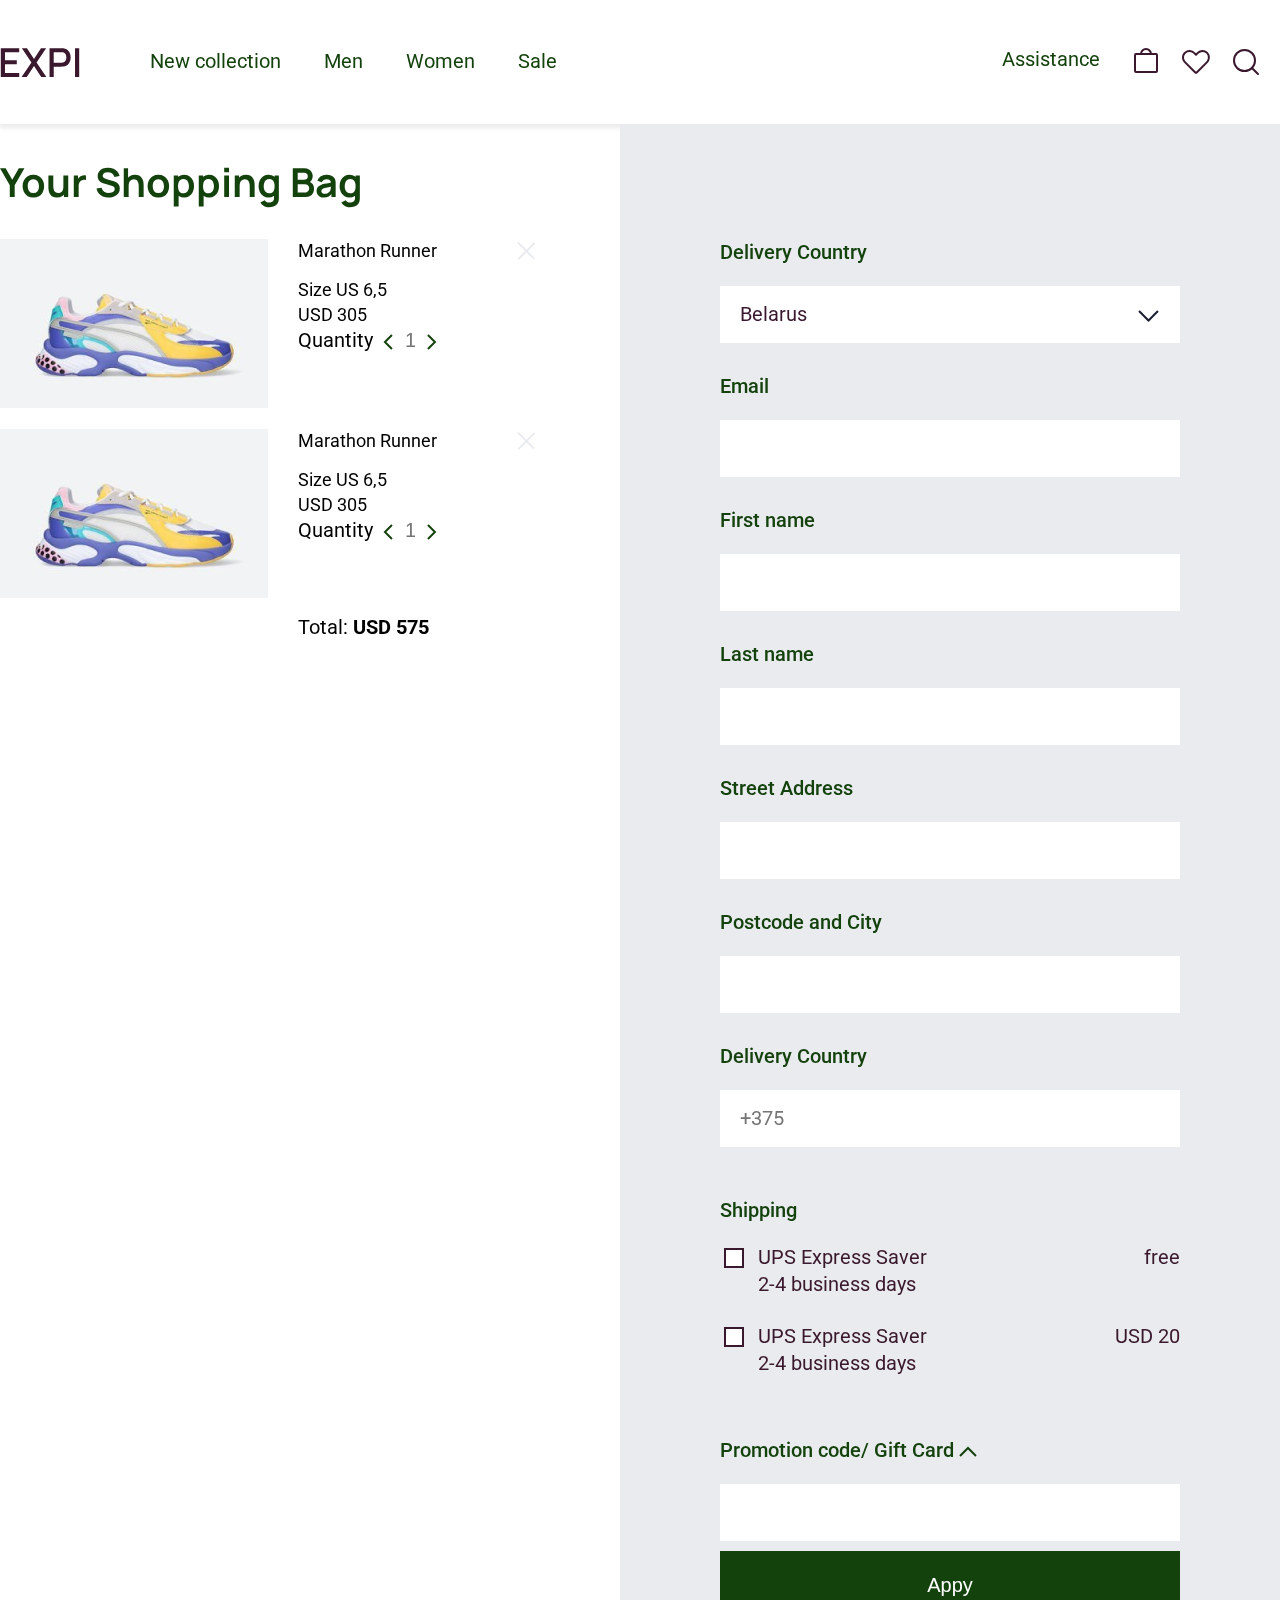
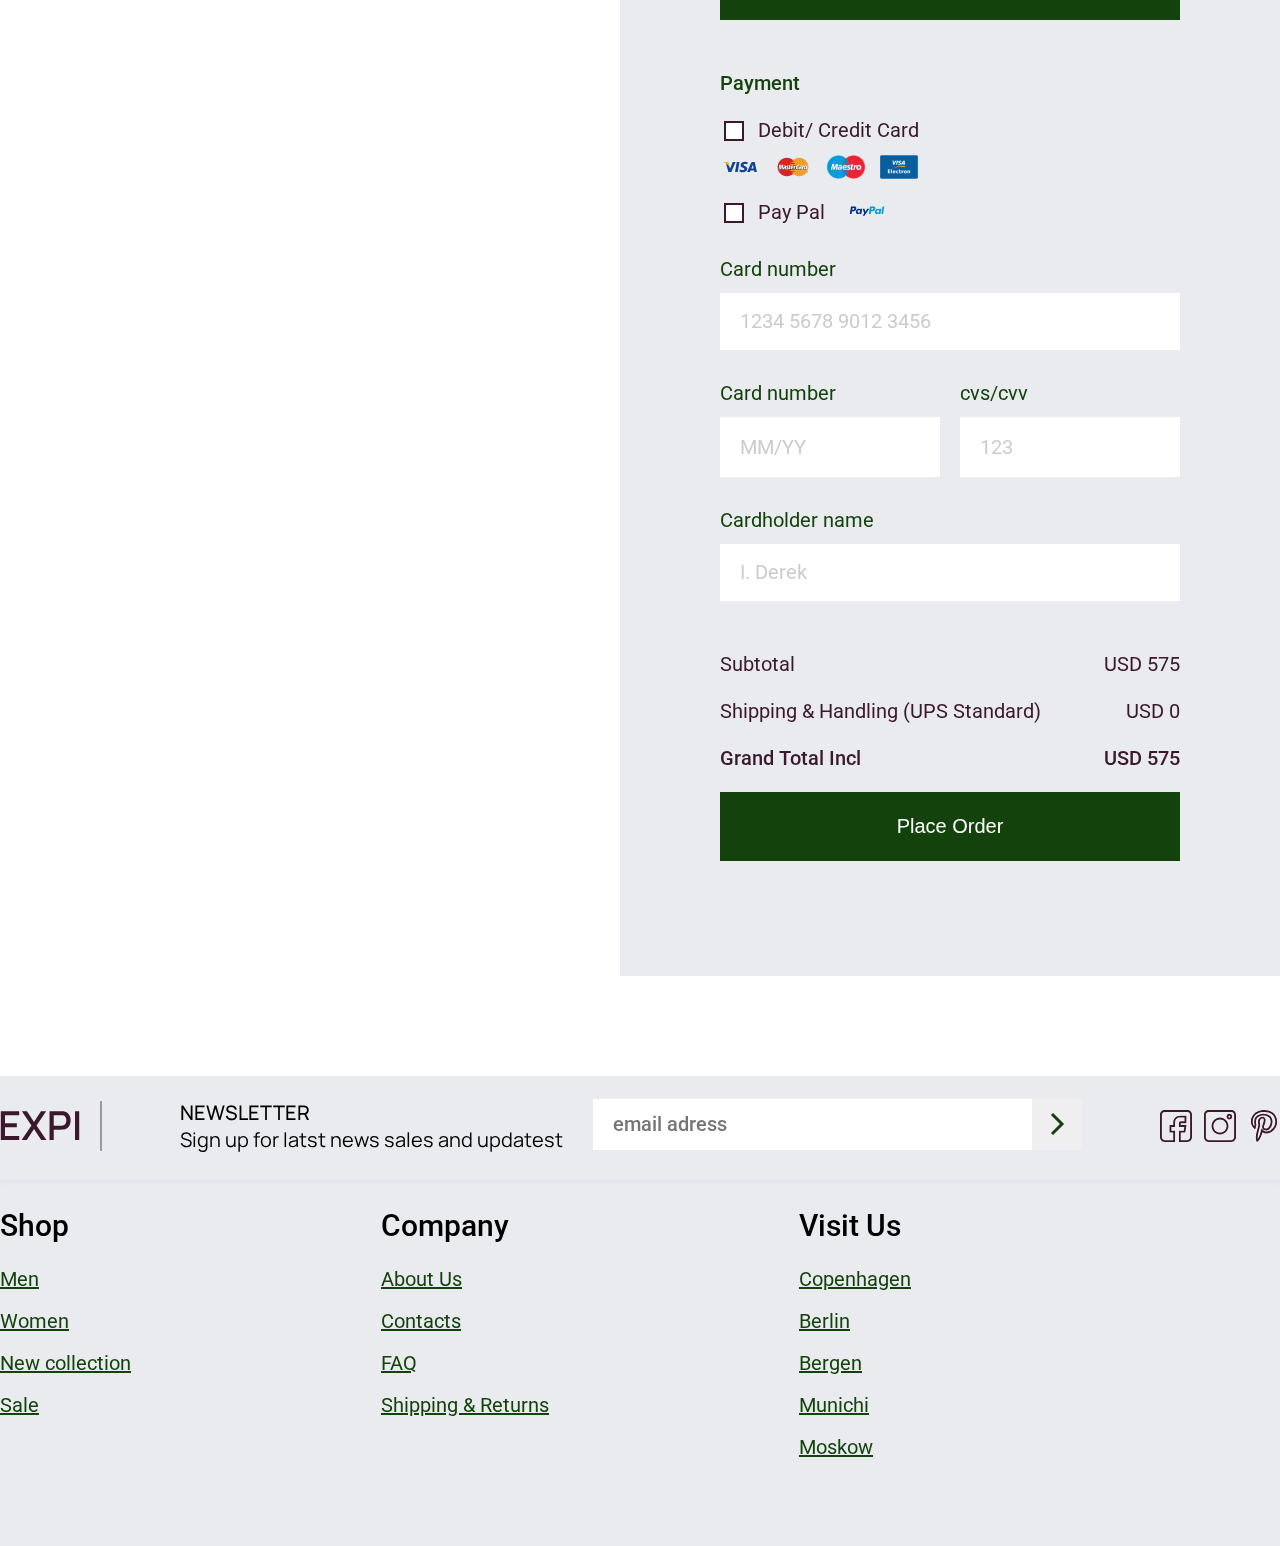
==== bag.html @ 57f35ef5 "First commit" ====
<!DOCTYPE html>
<html lang="en">

<head>
	<meta charset="UTF-8">
	<meta http-equiv="X-UA-Compatible" content="IE=edge">
	<meta name="viewport" content="width=device-width, initial-scale=1.0">
	<link rel="stylesheet">
	<link rel="stylesheet" href="./assets/css/main.css">
	<title>EXPI</title>
</head>

<body>
	<header>
		<div class="header-menu">
			<div class="wrapper">
				<div class="menu">
					<div class="menu-left">
						<div class="logo"><a href="#!"><svg width="80" height="29" viewBox="0 0 80 29" fill="none"
									xmlns="http://www.w3.org/2000/svg">
									<path
										d="M0.8 29H19.2V25.06H4.98V16.16H16.8V12.22H4.98V4.14H19.2V0.199999H0.8V29ZM21.6031 29H26.7431L34.0031 17.98L41.2431 29H46.3631L36.5631 14.42L46.1231 0.199999H40.9831L34.0031 10.88L26.9831 0.199999H21.8631L31.4231 14.42L21.6031 29ZM49.55 29H53.73V18.66H61.19C61.4567 18.66 61.7967 18.6467 62.21 18.62C62.6367 18.5933 63.0367 18.5533 63.41 18.5C65.81 18.1133 67.61 17.0867 68.81 15.42C70.0233 13.7533 70.63 11.7533 70.63 9.42C70.63 7.08667 70.03 5.08667 68.83 3.42C67.63 1.75333 65.8233 0.733332 63.41 0.359999C63.0367 0.293333 62.6433 0.253332 62.23 0.239998C61.8167 0.213332 61.47 0.199999 61.19 0.199999H49.55V29ZM53.73 14.7V4.14H61.03C61.2967 4.14 61.59 4.15333 61.91 4.18C62.2433 4.20667 62.5567 4.26 62.85 4.34C64.13 4.63333 65.0367 5.28666 65.57 6.3C66.1033 7.31333 66.37 8.35333 66.37 9.42C66.37 10.4733 66.1033 11.5133 65.57 12.54C65.0367 13.5533 64.13 14.2133 62.85 14.52C62.5567 14.5867 62.2433 14.6333 61.91 14.66C61.59 14.6867 61.2967 14.7 61.03 14.7H53.73ZM75.0281 29H79.2081V0.199999H75.0281V29Z"
										fill="#3A182D" />
								</svg>
							</a></div>
						<ul>
							<li class="top-list"><a href="#!">New collection</a></li>
							<li class="top-list"><a href="#!">Men</a></li>
							<li class="top-list"><a href="#!">Women</a></li>
							<li class="top-list"><a href="#!">Sale</a></li>
						</ul>
					</div>
					<div class="menu-right">
						<div class="menu-right-text"><a href="#!">Assistance</a></div>
						<div class="bar"><a href="#!">
								<svg width="32" height="32" viewBox="0 0 32 32" fill="none" xmlns="http://www.w3.org/2000/svg">
									<path
										d="M26 8H6C5.44772 8 5 8.44772 5 9V25C5 25.5523 5.44772 26 6 26H26C26.5523 26 27 25.5523 27 25V9C27 8.44772 26.5523 8 26 8Z"
										stroke="#3A182D" stroke-width="2" stroke-linecap="round" stroke-linejoin="round" />
									<path
										d="M11 8C11 6.67392 11.5268 5.40215 12.4645 4.46447C13.4021 3.52678 14.6739 3 16 3C17.3261 3 18.5979 3.52678 19.5355 4.46447C20.4732 5.40215 21 6.67392 21 8"
										stroke="#3A182D" stroke-width="2" stroke-linecap="round" stroke-linejoin="round" />
								</svg>
							</a>
						</div>
						<div class="bar">
							<a href="#!"><svg width="32" height="32" viewBox="0 0 32 32" fill="none"
									xmlns="http://www.w3.org/2000/svg">
									<path
										d="M16.7071 26.4853L26.8361 16.3563C29.3249 13.8675 29.6921 9.77301 27.3369 7.15747C26.7469 6.50043 26.0293 5.97048 25.2278 5.59994C24.4262 5.22941 23.5576 5.02608 22.6749 5.00234C21.7922 4.9786 20.9139 5.13496 20.0936 5.46188C19.2733 5.7888 18.5282 6.27942 17.9038 6.9038L16 8.8076L14.3563 7.16386C11.8675 4.67506 7.77302 4.30787 5.15748 6.66312C4.50044 7.25308 3.97048 7.97071 3.59995 8.77224C3.22942 9.57378 3.02609 10.4424 3.00235 11.3251C2.97861 12.2078 3.13497 13.0861 3.46189 13.9064C3.78881 14.7267 4.27943 15.4718 4.90381 16.0962L15.2929 26.4853C15.4804 26.6728 15.7348 26.7782 16 26.7782C16.2652 26.7782 16.5196 26.6728 16.7071 26.4853V26.4853Z"
										stroke="#3A182D" stroke-width="2" stroke-linecap="round" stroke-linejoin="round" />
								</svg></a>
						</div>
						<div class="bar">
							<a href="#!"><svg width="32" height="32" viewBox="0 0 32 32" fill="none"
									xmlns="http://www.w3.org/2000/svg">
									<path
										d="M14.5 25C20.299 25 25 20.299 25 14.5C25 8.70101 20.299 4 14.5 4C8.70101 4 4 8.70101 4 14.5C4 20.299 8.70101 25 14.5 25Z"
										stroke="#3A182D" stroke-width="2" stroke-linecap="round" stroke-linejoin="round" />
									<path d="M21.9242 21.925L27.9993 28.0001" stroke="#3A182D" stroke-width="2"
										stroke-linecap="round" stroke-linejoin="round" />
								</svg></a>
						</div>
					</div>
				</div>
			</div>
		</div>
		<div class="rew">
			<div class="menu-mobile">
				<div class="wrapper">
					<div class="header-mobile">
						<div class="top-mobile">
							<div class="open-menu"><svg width="16" height="14" viewBox="0 0 16 14" fill="none"
									xmlns="http://www.w3.org/2000/svg">
									<path d="M0 0V1.5H16V0H0ZM0 7.75H16V6.25H0V7.75ZM0 14H16V12.5H0V14Z" fill="black" />
								</svg>
							</div>
							<div class="logo"><a href="#!"><svg width="80" height="29" viewBox="0 0 80 29" fill="none"
										xmlns="http://www.w3.org/2000/svg">
										<path
											d="M0.8 29H19.2V25.06H4.98V16.16H16.8V12.22H4.98V4.14H19.2V0.199999H0.8V29ZM21.6031 29H26.7431L34.0031 17.98L41.2431 29H46.3631L36.5631 14.42L46.1231 0.199999H40.9831L34.0031 10.88L26.9831 0.199999H21.8631L31.4231 14.42L21.6031 29ZM49.55 29H53.73V18.66H61.19C61.4567 18.66 61.7967 18.6467 62.21 18.62C62.6367 18.5933 63.0367 18.5533 63.41 18.5C65.81 18.1133 67.61 17.0867 68.81 15.42C70.0233 13.7533 70.63 11.7533 70.63 9.42C70.63 7.08667 70.03 5.08667 68.83 3.42C67.63 1.75333 65.8233 0.733332 63.41 0.359999C63.0367 0.293333 62.6433 0.253332 62.23 0.239998C61.8167 0.213332 61.47 0.199999 61.19 0.199999H49.55V29ZM53.73 14.7V4.14H61.03C61.2967 4.14 61.59 4.15333 61.91 4.18C62.2433 4.20667 62.5567 4.26 62.85 4.34C64.13 4.63333 65.0367 5.28666 65.57 6.3C66.1033 7.31333 66.37 8.35333 66.37 9.42C66.37 10.4733 66.1033 11.5133 65.57 12.54C65.0367 13.5533 64.13 14.2133 62.85 14.52C62.5567 14.5867 62.2433 14.6333 61.91 14.66C61.59 14.6867 61.2967 14.7 61.03 14.7H53.73ZM75.0281 29H79.2081V0.199999H75.0281V29Z"
											fill="#3A182D" />
									</svg>
								</a></div>
							<div class="basket">
								<a href="#!"><svg width="32" height="32" viewBox="0 0 32 32" fill="none"
										xmlns="http://www.w3.org/2000/svg">
										<path
											d="M14.5 25C20.299 25 25 20.299 25 14.5C25 8.70101 20.299 4 14.5 4C8.70101 4 4 8.70101 4 14.5C4 20.299 8.70101 25 14.5 25Z"
											stroke="#3A182D" stroke-width="2" stroke-linecap="round" stroke-linejoin="round" />
										<path d="M21.9242 21.925L27.9993 28.0001" stroke="#3A182D" stroke-width="2"
											stroke-linecap="round" stroke-linejoin="round" />
									</svg></a>
							</div>
						</div>
					</div>
				</div>
			</div>
			<div class="slide-mobile-menu">
				<div class="slider-top">
					<div class="none"></div>
					<div class="logo"><a href="#!"><svg width="80" height="29" viewBox="0 0 80 29" fill="none"
								xmlns="http://www.w3.org/2000/svg">
								<path
									d="M0.8 29H19.2V25.06H4.98V16.16H16.8V12.22H4.98V4.14H19.2V0.199999H0.8V29ZM21.6031 29H26.7431L34.0031 17.98L41.2431 29H46.3631L36.5631 14.42L46.1231 0.199999H40.9831L34.0031 10.88L26.9831 0.199999H21.8631L31.4231 14.42L21.6031 29ZM49.55 29H53.73V18.66H61.19C61.4567 18.66 61.7967 18.6467 62.21 18.62C62.6367 18.5933 63.0367 18.5533 63.41 18.5C65.81 18.1133 67.61 17.0867 68.81 15.42C70.0233 13.7533 70.63 11.7533 70.63 9.42C70.63 7.08667 70.03 5.08667 68.83 3.42C67.63 1.75333 65.8233 0.733332 63.41 0.359999C63.0367 0.293333 62.6433 0.253332 62.23 0.239998C61.8167 0.213332 61.47 0.199999 61.19 0.199999H49.55V29ZM53.73 14.7V4.14H61.03C61.2967 4.14 61.59 4.15333 61.91 4.18C62.2433 4.20667 62.5567 4.26 62.85 4.34C64.13 4.63333 65.0367 5.28666 65.57 6.3C66.1033 7.31333 66.37 8.35333 66.37 9.42C66.37 10.4733 66.1033 11.5133 65.57 12.54C65.0367 13.5533 64.13 14.2133 62.85 14.52C62.5567 14.5867 62.2433 14.6333 61.91 14.66C61.59 14.6867 61.2967 14.7 61.03 14.7H53.73ZM75.0281 29H79.2081V0.199999H75.0281V29Z"
									fill="#3A182D" />
							</svg>
						</a></div>
					<div class="close"></div>
				</div>
				<div class="block-mobile">
					<ul>
						<li><a href="#!">New collection</a>
						</li>
						<li><a href="#!">Men</a></li>
						<li><a href="#!">Women</a></li>
						<li><a href="#!">Sale</a></li>
					</ul>
					<div class="soc-seti">
						<div class="seti">
							<a href="#!"><svg width="32" height="32" viewBox="0 0 32 32" fill="none"
									xmlns="http://www.w3.org/2000/svg">
									<g style="mix-blend-mode:darken">
										<rect width="32" height="32" fill="white" />
										<path
											d="M4.6875 32H15.125V20.625H11.375V16.875H15.125V12.1875C15.125 9.60278 17.2278 7.5 19.8125 7.5H24.5V11.25H20.75C19.7161 11.25 18.875 12.0911 18.875 13.125V16.875H24.3308L23.7058 20.625H18.875V32H27.3125C29.8972 32 32 29.8972 32 27.3125V4.6875C32 2.10278 29.8972 0 27.3125 0H4.6875C2.10278 0 0 2.10278 0 4.6875V27.3125C0 29.8972 2.10278 32 4.6875 32ZM1.875 4.6875C1.875 3.13672 3.13672 1.875 4.6875 1.875H27.3125C28.8633 1.875 30.125 3.13672 30.125 4.6875V27.3125C30.125 28.8633 28.8633 30.125 27.3125 30.125H20.75V22.5H25.2942L26.5442 15H20.75V13.125H26.375V5.625H19.8125C16.1938 5.625 13.25 8.56885 13.25 12.1875V15H9.5V22.5H13.25V30.125H4.6875C3.13672 30.125 1.875 28.8633 1.875 27.3125V4.6875Z"
											fill="#3A182D" />
									</g>
								</svg>
							</a>
						</div>
						<div class="seti">
							<a href="#!"><svg width="32" height="32" viewBox="0 0 32 32" fill="none"
									xmlns="http://www.w3.org/2000/svg">
									<g style="mix-blend-mode:darken">
										<rect width="32" height="32" fill="white" />
										<path
											d="M4.6875 32H27.3125C29.8972 32 32 29.8972 32 27.3125V4.6875C32 2.10278 29.8972 0 27.3125 0H4.6875C2.10278 0 0 2.10278 0 4.6875V27.3125C0 29.8972 2.10278 32 4.6875 32ZM1.875 4.6875C1.875 3.13672 3.13672 1.875 4.6875 1.875H27.3125C28.8633 1.875 30.125 3.13672 30.125 4.6875V27.3125C30.125 28.8633 28.8633 30.125 27.3125 30.125H4.6875C3.13672 30.125 1.875 28.8633 1.875 27.3125V4.6875Z"
											fill="#3A182D" />
										<path
											d="M16 24.4375C20.6523 24.4375 24.4375 20.6523 24.4375 16C24.4375 11.3477 20.6523 7.5625 16 7.5625C11.3477 7.5625 7.5625 11.3477 7.5625 16C7.5625 20.6523 11.3477 24.4375 16 24.4375ZM16 9.4375C19.6187 9.4375 22.5625 12.3813 22.5625 16C22.5625 19.6187 19.6187 22.5625 16 22.5625C12.3813 22.5625 9.4375 19.6187 9.4375 16C9.4375 12.3813 12.3813 9.4375 16 9.4375Z"
											fill="#3A182D" />
										<path
											d="M25.375 9.4375C26.9258 9.4375 28.1875 8.17578 28.1875 6.625C28.1875 5.07422 26.9258 3.8125 25.375 3.8125C23.8242 3.8125 22.5625 5.07422 22.5625 6.625C22.5625 8.17578 23.8242 9.4375 25.375 9.4375ZM25.375 5.6875C25.8918 5.6875 26.3125 6.10815 26.3125 6.625C26.3125 7.14185 25.8918 7.5625 25.375 7.5625C24.8582 7.5625 24.4375 7.14185 24.4375 6.625C24.4375 6.10815 24.8582 5.6875 25.375 5.6875Z"
											fill="#3A182D" />
									</g>
								</svg>
							</a>
						</div>
						<div class="seti">
							<a href="#!"><svg width="32" height="32" viewBox="0 0 32 32" fill="none"
									xmlns="http://www.w3.org/2000/svg">
									<g style="mix-blend-mode:darken" clip-path="url(#clip0_246_1669)">
										<rect width="32" height="32" fill="white" />
										<path
											d="M6.25151 18.6445L7.33648 19.3549L7.74688 17.8147C8.47319 15.1071 8.39629 15.2268 8.46904 14.9262C8.4395 14.7575 7.67485 12.7234 8.20732 10.2519L8.21782 10.195C8.94561 5.38986 16.9871 4.082 20.7212 7.20871C22.3321 8.55759 22.9383 10.5818 22.4737 13.0625C22.1402 14.844 21.5579 16.1723 20.6416 17.2429C19.3768 18.7209 17.7859 18.841 16.8436 18.3271C16.4927 18.136 15.7154 17.5608 16.0757 16.3549C16.5911 14.6291 17.5223 12.0298 17.6324 10.1447C17.7305 8.46555 16.7178 7.09885 15.1124 6.74387C13.3228 6.34812 11.2608 7.31394 10.3692 9.56662C9.72759 11.187 9.7293 12.8711 10.3746 14.7129C10.3956 15.1672 9.93316 16.8806 9.56011 18.2629C8.43242 22.4421 6.88774 28.1652 8.39214 31.0796L8.86748 32L9.73565 31.4353C12.2168 29.8222 13.6663 25.1301 14.4607 22.207C16.5521 23.7556 19.5154 23.8862 22.4466 22.4548C27.1521 20.1567 30.2911 14.6728 28.7183 8.56735C26.9654 1.76242 20.1622 -0.875271 13.3099 0.251682C7.66118 1.18039 4.06865 4.83933 3.11504 9.34909C2.3106 13.154 3.57109 16.8896 6.25151 18.6445ZM4.94878 9.73679C5.80059 5.70774 9.03984 2.85324 13.6138 2.10105C19.107 1.19773 25.3467 2.99143 26.9034 9.03488C28.3431 14.6237 25.1761 19.0361 21.6241 20.7707C19.4451 21.8347 16.4839 22.1501 14.7073 19.8442L13.5481 18.3398L13.0594 20.1748C12.4139 22.5957 11.3699 26.7055 9.69292 28.9021C9.36357 26.185 10.5879 21.6472 11.3694 18.7514C12.1155 15.987 12.4083 14.8374 12.1587 14.1372C11.6541 12.7209 11.6387 11.4516 12.1116 10.2563C12.6414 8.91818 13.7713 8.36667 14.7076 8.5737C15.0457 8.64865 15.8252 8.94064 15.7613 10.0354C15.6666 11.6548 14.7623 14.2033 14.2798 15.8186C13.7732 17.5141 14.4273 19.1447 15.9463 19.9729C17.6534 20.9033 20.2161 20.6223 22.0655 18.4616C23.2041 17.1311 23.9192 15.5251 24.3157 13.4074C24.6224 11.7702 24.5496 10.2649 24.0997 8.93259C23.6812 7.69333 22.9493 6.62985 21.9244 5.77146C17.0879 1.7219 7.35332 3.58176 6.36919 9.88522C6.01885 11.5332 6.07622 13.2485 6.53936 14.9878C6.46489 15.3139 6.35918 15.7317 6.24712 16.1611C4.94268 14.6272 4.42461 12.2168 4.94878 9.73679Z"
											fill="#3A182D" />
									</g>
									<defs>
										<clipPath id="clip0_246_1669">
											<rect width="32" height="32" fill="white" />
										</clipPath>
									</defs>
								</svg>
							</a>
						</div>
					</div>
				</div>
			</div>
		</div>
	</header>

	<div class="bag">
		<div class="wrapper">
			<div class="bag-content">
				<div class="bag-content-left">
					<div class="bag-title">Your Shopping Bag</div>
					<div class="bag-product">
						<div class="bag-product-content">
							<img src="./assets/img/bag-product.png" alt="bag-product">
							<div class="bag-product-right">
								<div class="runner-and-cross">
									<div class="runner">Marathon Runner</div>
									<div class="cross"></div>
								</div>
								<div class="size">Size US 6,5<br>USD 305</div>
								<div class="quantity">Quantity <span>
										<svg width="10" height="16" viewBox="0 0 10 16" fill="none"
											xmlns="http://www.w3.org/2000/svg">
											<path d="M8.93896 1L1.93945 8.00049L8.93994 15" stroke="#14420D" stroke-width="2" />
										</svg>
									</span>
									<input type="text" placeholder="1">
									<span>
										<svg width="10" height="16" viewBox="0 0 10 16" fill="none"
											xmlns="http://www.w3.org/2000/svg">
											<path d="M0.939941 1L7.93994 8L0.939941 15" stroke="#14420D" stroke-width="2" />
										</svg>
									</span>
								</div>
							</div>
						</div>
						<div class="bag-product-content">
							<img src="./assets/img/bag-product.png" alt="bag-product">
							<div class="bag-product-right">
								<div class="runner-and-cross">
									<div class="runner">Marathon Runner</div>
									<div class="cross"></div>
								</div>
								<div class="size">Size US 6,5<br>USD 305</div>
								<div class="quantity">Quantity <span>
										<svg width="10" height="16" viewBox="0 0 10 16" fill="none"
											xmlns="http://www.w3.org/2000/svg">
											<path d="M8.93896 1L1.93945 8.00049L8.93994 15" stroke="#14420D" stroke-width="2" />
										</svg>
									</span>
									<input type="text" placeholder="1">
									<span>
										<svg width="10" height="16" viewBox="0 0 10 16" fill="none"
											xmlns="http://www.w3.org/2000/svg">
											<path d="M0.939941 1L7.93994 8L0.939941 15" stroke="#14420D" stroke-width="2" />
										</svg>
									</span>
								</div>
								<div class="total">Total: <span>USD 575</span></div>
							</div>
						</div>
					</div>
				</div>
				<div class="bag-content-right">
					<form>
						<div class="bag-form-title">Delivery Country</div>
						<select id="billing_select" class="select">
							<option value="Belarus">Belarus</option>
							<option value="Belarus1">Belarus-1</option>
							<option value="Belarus2">Belarus-2</option>
							<option value="Belarus3">Belarus-3</option>
							<option value="Belarus4">Belarus-4</option>
							<option value="Belarus5">Belarus-5</option>
							<option value="Belarus6">Belarus-6</option>
						</select>
						<label class="bag-form-title" for="bag-form-title">Email</label>
						<input type="email" id="bag-form-title">

						<label class="bag-form-title" for="bag-form-title2">First name</label>
						<input type="text" id="bag-form-title2">

						<label class="bag-form-title" for="bag-form-title3">Last name</label>
						<input type="text" id="bag-form-title3">

						<label class="bag-form-title" for="bag-form-title4">Street Address</label>
						<input type="text" id="bag-form-title4">

						<label class="bag-form-title" for="bag-form-title5">Postcode and City</label>
						<input type="text" id="bag-form-title5">

						<label class="bag-form-title" for="bag-form-title6">Delivery Country</label>
						<input type="tel" id="bag-form-title6" placeholder="+375">
					</form>
					<div class="shipping-block">
						<div class="shoping-title">Shipping</div>
						<div class="shoping-text">
							<div class="shoping-left">
								<input type="checkbox" id="shoping-click">
								<label for="shoping-click">UPS Express Saver<br>2-4 business days</label>
							</div>
							<span>free</span>
						</div>
						<div class="shoping-text">
							<div class="shoping-left">
								<input type="checkbox" id="shoping">
								<label for="shoping">UPS Express Saver<br>2-4 business days</label>
							</div>
							<span>USD 20</span>
						</div>
						<div class="code">
							<div class="code-text">
								<a href="#!">Promotion code/ Gift Card <svg width="18" height="11" viewBox="0 0 18 11"
										fill="none" xmlns="http://www.w3.org/2000/svg">
										<path d="M1 10L9 2L17 10" stroke="#14420D" stroke-width="2" />
									</svg>
								</a>
							</div>
							<form>
								<input type="text">
							</form>
							<div class="btn-bag"><button>Appy</button></div>
						</div>
						<div class="payment">
							<div class="payment-title">Payment</div>
							<div class="cards">
								<li class="checkbox">
									<input type="checkbox" id="cards">
									<label for="cards">Debit/ Credit Card</label>
								</li>
								<img src="./assets/img/visa.svg" alt="visa">
								<img src="./assets/img/master-card.svg" alt="master-card">
								<img src="./assets/img/maestro.svg" alt="maestro">
								<img src="./assets/img/visa-electron.svg" alt="visa-electron">
							</div>
							<div class="cards">
								<li class="checkbox">
									<input type="checkbox" id="card">
									<label for="card">Pay Pal</label>
								</li>
								<img src="./assets/img/paypal.svg" alt="paypal">
							</div>
							<form class="form-card" name=forma>
								<div class="form-text">Card number</div>
								<input type="text" name=mytext maxlength="19" placeholder="1234 5678 9012 3456">
								<div class="number-card">
									<div class="card-block">
										<div class="form-text">Card number</div>
										<input type="text" maxlength="4" placeholder="MM/YY">
									</div>
									<div class="card-block">
										<div class="form-text">cvs/cvv</div>
										<input type="text" onkeyup="testJump(this);" maxlength="3" size="1" placeholder="123">
									</div>
								</div>
								<div class="form-text">Cardholder name</div>
								<input type="text" placeholder="I. Derek">
							</form>

							<div class="total-prise">
								<div class="runof">
									<div class="subtotal">Subtotal</div><span>USD 575 </span>
								</div>
								<div class="runof">
									<div class="hipping ">Shipping & Handling (UPS Standard)</div><span>USD 0</span>
								</div>
								<div class="runof">
									<div class="total">Grand Total Incl</div><span class="total">USD 575</span>
								</div>
							</div>
							<div class="btn-bag"><button>Place Order</button></div>
						</div>
					</div>
				</div>
			</div>
		</div>
	</div>
	
	<footer>
		<div class="wrapper">
			<div class="footer-top">
				<div class="footer-logo"><a href="#!"><svg width="80" height="29" viewBox="0 0 80 29" fill="none"
							xmlns="http://www.w3.org/2000/svg">
							<path
								d="M0.8 29H19.2V25.06H4.98V16.16H16.8V12.22H4.98V4.14H19.2V0.199999H0.8V29ZM21.6031 29H26.7431L34.0031 17.98L41.2431 29H46.3631L36.5631 14.42L46.1231 0.199999H40.9831L34.0031 10.88L26.9831 0.199999H21.8631L31.4231 14.42L21.6031 29ZM49.55 29H53.73V18.66H61.19C61.4567 18.66 61.7967 18.6467 62.21 18.62C62.6367 18.5933 63.0367 18.5533 63.41 18.5C65.81 18.1133 67.61 17.0867 68.81 15.42C70.0233 13.7533 70.63 11.7533 70.63 9.42C70.63 7.08667 70.03 5.08667 68.83 3.42C67.63 1.75333 65.8233 0.733332 63.41 0.359999C63.0367 0.293333 62.6433 0.253332 62.23 0.239998C61.8167 0.213332 61.47 0.199999 61.19 0.199999H49.55V29ZM53.73 14.7V4.14H61.03C61.2967 4.14 61.59 4.15333 61.91 4.18C62.2433 4.20667 62.5567 4.26 62.85 4.34C64.13 4.63333 65.0367 5.28666 65.57 6.3C66.1033 7.31333 66.37 8.35333 66.37 9.42C66.37 10.4733 66.1033 11.5133 65.57 12.54C65.0367 13.5533 64.13 14.2133 62.85 14.52C62.5567 14.5867 62.2433 14.6333 61.91 14.66C61.59 14.6867 61.2967 14.7 61.03 14.7H53.73ZM75.0281 29H79.2081V0.199999H75.0281V29Z"
								fill="#3A182D" />
						</svg>
					</a>
					<div class="line"></div>
				</div>
				<div class="footer-form">
					<div class="footer-form-text">
						<span>NEWSLETTER</span>
						<p>Sign up for latst news sales and updatest</p>
					</div>
					<form>
						<input type="text" placeholder="EMAIL ADRESS">
						<button><svg width="15" height="24" viewBox="0 0 15 24" fill="none"
								xmlns="http://www.w3.org/2000/svg">
								<path d="M2 2L12 12L2 22" stroke="#14420D" stroke-width="3" />
							</svg>
						</button>
					</form>
				</div>
				<div class="soc-seti">
					<div class="seti">
						<a href="#!"><svg width="32" height="32" viewBox="0 0 32 32" fill="none"
								xmlns="http://www.w3.org/2000/svg">
								<g style="mix-blend-mode:darken">
									<rect width="32" height="32" fill="white" />
									<path
										d="M4.6875 32H15.125V20.625H11.375V16.875H15.125V12.1875C15.125 9.60278 17.2278 7.5 19.8125 7.5H24.5V11.25H20.75C19.7161 11.25 18.875 12.0911 18.875 13.125V16.875H24.3308L23.7058 20.625H18.875V32H27.3125C29.8972 32 32 29.8972 32 27.3125V4.6875C32 2.10278 29.8972 0 27.3125 0H4.6875C2.10278 0 0 2.10278 0 4.6875V27.3125C0 29.8972 2.10278 32 4.6875 32ZM1.875 4.6875C1.875 3.13672 3.13672 1.875 4.6875 1.875H27.3125C28.8633 1.875 30.125 3.13672 30.125 4.6875V27.3125C30.125 28.8633 28.8633 30.125 27.3125 30.125H20.75V22.5H25.2942L26.5442 15H20.75V13.125H26.375V5.625H19.8125C16.1938 5.625 13.25 8.56885 13.25 12.1875V15H9.5V22.5H13.25V30.125H4.6875C3.13672 30.125 1.875 28.8633 1.875 27.3125V4.6875Z"
										fill="#3A182D" />
								</g>
							</svg>
						</a>
					</div>
					<div class="seti">
						<a href="#!"><svg width="32" height="32" viewBox="0 0 32 32" fill="none"
								xmlns="http://www.w3.org/2000/svg">
								<g style="mix-blend-mode:darken">
									<rect width="32" height="32" fill="white" />
									<path
										d="M4.6875 32H27.3125C29.8972 32 32 29.8972 32 27.3125V4.6875C32 2.10278 29.8972 0 27.3125 0H4.6875C2.10278 0 0 2.10278 0 4.6875V27.3125C0 29.8972 2.10278 32 4.6875 32ZM1.875 4.6875C1.875 3.13672 3.13672 1.875 4.6875 1.875H27.3125C28.8633 1.875 30.125 3.13672 30.125 4.6875V27.3125C30.125 28.8633 28.8633 30.125 27.3125 30.125H4.6875C3.13672 30.125 1.875 28.8633 1.875 27.3125V4.6875Z"
										fill="#3A182D" />
									<path
										d="M16 24.4375C20.6523 24.4375 24.4375 20.6523 24.4375 16C24.4375 11.3477 20.6523 7.5625 16 7.5625C11.3477 7.5625 7.5625 11.3477 7.5625 16C7.5625 20.6523 11.3477 24.4375 16 24.4375ZM16 9.4375C19.6187 9.4375 22.5625 12.3813 22.5625 16C22.5625 19.6187 19.6187 22.5625 16 22.5625C12.3813 22.5625 9.4375 19.6187 9.4375 16C9.4375 12.3813 12.3813 9.4375 16 9.4375Z"
										fill="#3A182D" />
									<path
										d="M25.375 9.4375C26.9258 9.4375 28.1875 8.17578 28.1875 6.625C28.1875 5.07422 26.9258 3.8125 25.375 3.8125C23.8242 3.8125 22.5625 5.07422 22.5625 6.625C22.5625 8.17578 23.8242 9.4375 25.375 9.4375ZM25.375 5.6875C25.8918 5.6875 26.3125 6.10815 26.3125 6.625C26.3125 7.14185 25.8918 7.5625 25.375 7.5625C24.8582 7.5625 24.4375 7.14185 24.4375 6.625C24.4375 6.10815 24.8582 5.6875 25.375 5.6875Z"
										fill="#3A182D" />
								</g>
							</svg>
						</a>
					</div>
					<div class="seti">
						<a href="#!"><svg width="32" height="32" viewBox="0 0 32 32" fill="none"
								xmlns="http://www.w3.org/2000/svg">
								<g style="mix-blend-mode:darken" clip-path="url(#clip0_246_1669)">
									<rect width="32" height="32" fill="white" />
									<path
										d="M6.25151 18.6445L7.33648 19.3549L7.74688 17.8147C8.47319 15.1071 8.39629 15.2268 8.46904 14.9262C8.4395 14.7575 7.67485 12.7234 8.20732 10.2519L8.21782 10.195C8.94561 5.38986 16.9871 4.082 20.7212 7.20871C22.3321 8.55759 22.9383 10.5818 22.4737 13.0625C22.1402 14.844 21.5579 16.1723 20.6416 17.2429C19.3768 18.7209 17.7859 18.841 16.8436 18.3271C16.4927 18.136 15.7154 17.5608 16.0757 16.3549C16.5911 14.6291 17.5223 12.0298 17.6324 10.1447C17.7305 8.46555 16.7178 7.09885 15.1124 6.74387C13.3228 6.34812 11.2608 7.31394 10.3692 9.56662C9.72759 11.187 9.7293 12.8711 10.3746 14.7129C10.3956 15.1672 9.93316 16.8806 9.56011 18.2629C8.43242 22.4421 6.88774 28.1652 8.39214 31.0796L8.86748 32L9.73565 31.4353C12.2168 29.8222 13.6663 25.1301 14.4607 22.207C16.5521 23.7556 19.5154 23.8862 22.4466 22.4548C27.1521 20.1567 30.2911 14.6728 28.7183 8.56735C26.9654 1.76242 20.1622 -0.875271 13.3099 0.251682C7.66118 1.18039 4.06865 4.83933 3.11504 9.34909C2.3106 13.154 3.57109 16.8896 6.25151 18.6445ZM4.94878 9.73679C5.80059 5.70774 9.03984 2.85324 13.6138 2.10105C19.107 1.19773 25.3467 2.99143 26.9034 9.03488C28.3431 14.6237 25.1761 19.0361 21.6241 20.7707C19.4451 21.8347 16.4839 22.1501 14.7073 19.8442L13.5481 18.3398L13.0594 20.1748C12.4139 22.5957 11.3699 26.7055 9.69292 28.9021C9.36357 26.185 10.5879 21.6472 11.3694 18.7514C12.1155 15.987 12.4083 14.8374 12.1587 14.1372C11.6541 12.7209 11.6387 11.4516 12.1116 10.2563C12.6414 8.91818 13.7713 8.36667 14.7076 8.5737C15.0457 8.64865 15.8252 8.94064 15.7613 10.0354C15.6666 11.6548 14.7623 14.2033 14.2798 15.8186C13.7732 17.5141 14.4273 19.1447 15.9463 19.9729C17.6534 20.9033 20.2161 20.6223 22.0655 18.4616C23.2041 17.1311 23.9192 15.5251 24.3157 13.4074C24.6224 11.7702 24.5496 10.2649 24.0997 8.93259C23.6812 7.69333 22.9493 6.62985 21.9244 5.77146C17.0879 1.7219 7.35332 3.58176 6.36919 9.88522C6.01885 11.5332 6.07622 13.2485 6.53936 14.9878C6.46489 15.3139 6.35918 15.7317 6.24712 16.1611C4.94268 14.6272 4.42461 12.2168 4.94878 9.73679Z"
										fill="#3A182D" />
								</g>
								<defs>
									<clipPath id="clip0_246_1669">
										<rect width="32" height="32" fill="white" />
									</clipPath>
								</defs>
							</svg>
						</a>
					</div>
				</div>
			</div>
			<div class="footer-bottom">
				<ul>
					<div class="footer-text">Shop</div>
					<li><a href="#!">Men</a></li>
					<li><a href="#!">Women</a></li>
					<li><a href="#!">New collection</a></li>
					<li><a href="#!">Sale</a></li>
				</ul>
				<ul>
					<div class="footer-text">Company</div>
					<li><a href="#!">About Us</a></li>
					<li><a href="#!">Contacts</a></li>
					<li><a href="#!">FAQ</a></li>
					<li><a href="#!">Shipping & Returns</a></li>
				</ul>
				<ul>
					<div class="footer-text">Visit Us</div>
					<li><a href="#!">Copenhagen</a></li>
					<li><a href="#!">Berlin</a></li>
					<li><a href="#!">Bergen</a></li>
					<li><a href="#!">Munichi</a></li>
					<li><a href="#!">Moskow</a></li>
				</ul>
			</div>
		</div>
		<div class="stroke"></div>
	</footer>

	<script src="./assets/js/jquery.js"></script>
	<script src="./assets/js/slick.js"></script>

	<script src="./assets/js/main.js"></script>
</body>

</html>
---- assets/css/main.css ----
@charset "UTF-8";
/* Arrows */
@import url("https://fonts.googleapis.com/css2?family=Manrope:wght@700&family=Roboto:wght@400;500&display=swap");
.slick-prev,
.slick-next {
  position: absolute;
  display: block;
  height: 20px;
  width: 20px;
  line-height: 0px;
  font-size: 0px;
  cursor: pointer;
  background: transparent;
  color: transparent;
  top: 50%;
  -webkit-transform: translate(0, -50%);
  transform: translate(0, -50%);
  padding: 0;
  border: none;
  outline: none;
}

.slick-prev:hover, .slick-prev:focus,
.slick-next:hover,
.slick-next:focus {
  outline: none;
  background: transparent;
  color: transparent;
}

.slick-prev:hover:before, .slick-prev:focus:before,
.slick-next:hover:before,
.slick-next:focus:before {
  opacity: 1;
}

.slick-prev.slick-disabled:before,
.slick-next.slick-disabled:before {
  opacity: 0.25;
}

.slick-prev:before,
.slick-next:before {
  font-family: "slick";
  font-size: 20px;
  line-height: 1;
  color: white;
  opacity: 0.75;
  -webkit-font-smoothing: antialiased;
  -moz-osx-font-smoothing: grayscale;
}

.slick-prev {
  left: -25px;
}

[dir="rtl"] .slick-prev {
  left: auto;
  right: -25px;
}

.slick-prev:before {
  content: "←";
}

[dir="rtl"] .slick-prev:before {
  content: "→";
}

.slick-next {
  right: -25px;
}

[dir="rtl"] .slick-next {
  left: -25px;
  right: auto;
}

.slick-next:before {
  content: "→";
}

[dir="rtl"] .slick-next:before {
  content: "←";
}

/* Dots */
.slick-dotted.slick-slider {
  margin-bottom: 30px;
}

.slick-dots {
  position: absolute;
  bottom: -25px;
  list-style: none;
  display: block;
  text-align: center;
  padding: 0;
  margin: 0;
  width: 100%;
}

.slick-dots li {
  position: relative;
  display: inline-block;
  height: 20px;
  width: 20px;
  margin: 0 5px;
  padding: 0;
  cursor: pointer;
}

.slick-dots li button {
  border: 0;
  background: transparent;
  display: block;
  height: 20px;
  width: 20px;
  outline: none;
  line-height: 0px;
  font-size: 0px;
  color: transparent;
  padding: 5px;
  cursor: pointer;
}

.slick-dots li button:hover, .slick-dots li button:focus {
  outline: none;
}

.slick-dots li button:hover:before, .slick-dots li button:focus:before {
  opacity: 1;
}

.slick-dots li button:before {
  position: absolute;
  top: 0;
  left: 0;
  content: "•";
  width: 20px;
  height: 20px;
  font-family: "slick";
  font-size: 6px;
  line-height: 20px;
  text-align: center;
  color: black;
  opacity: 0.25;
  -webkit-font-smoothing: antialiased;
  -moz-osx-font-smoothing: grayscale;
}

.slick-dots li.slick-active button:before {
  color: black;
  opacity: 0.75;
}

/* Slider */
.slick-slider {
  position: relative;
  display: block;
  -webkit-box-sizing: border-box;
          box-sizing: border-box;
  -webkit-touch-callout: none;
  -webkit-user-select: none;
  -moz-user-select: none;
  -ms-user-select: none;
  user-select: none;
  -ms-touch-action: pan-y;
  touch-action: pan-y;
  -webkit-tap-highlight-color: transparent;
}

.slick-list {
  position: relative;
  overflow: hidden;
  display: block;
  margin: 0;
  padding: 0;
}

.slick-list:focus {
  outline: none;
}

.slick-list.dragging {
  cursor: pointer;
  cursor: hand;
}

.slick-slider .slick-track,
.slick-slider .slick-list {
  -webkit-transform: translate3d(0, 0, 0);
  transform: translate3d(0, 0, 0);
}

.slick-track {
  position: relative;
  left: 0;
  top: 0;
  display: block;
  margin-left: auto;
  margin-right: auto;
}

.slick-track:before, .slick-track:after {
  content: "";
  display: table;
}

.slick-track:after {
  clear: both;
}

.slick-loading .slick-track {
  visibility: hidden;
}

.slick-slide {
  float: left;
  height: 100%;
  min-height: 1px;
  display: none;
}

[dir="rtl"] .slick-slide {
  float: right;
}

.slick-slide img {
  display: block;
}

.slick-slide.slick-loading img {
  display: none;
}

.slick-slide.dragging img {
  pointer-events: none;
}

.slick-initialized .slick-slide {
  display: block;
}

.slick-loading .slick-slide {
  visibility: hidden;
}

.slick-vertical .slick-slide {
  display: block;
  height: auto;
  border: 1px solid transparent;
}

.slick-arrow.slick-hidden {
  display: none;
}

html, body, div, span, applet, object, iframe,
h1, h2, h3, h4, h5, h6, p, blockquote, pre,
a, abbr, acronym, address, big, cite, code,
del, dfn, em, img, ins, kbd, q, s, samp,
small, strike, strong, sub, sup, tt, var,
b, u, i, center,
dl, dt, dd, ol, ul, li,
fieldset, form, label, legend,
table, caption, tbody, tfoot, thead, tr, th, td,
article, aside, canvas, details, embed,
figure, figcaption, footer, header, hgroup,
menu, nav, output, ruby, section, summary,
time, mark, audio, video {
  margin: 0;
  padding: 0;
  font-size: 100%;
  vertical-align: baseline;
}

a {
  text-decoration: none;
}

a:active, a:hover {
  outline: 0;
}

ul, li {
  list-style-type: none;
  margin: 0;
  padding: 0;
}

h1, h2, h3, h4, h5, h6 {
  font-size: 100%;
  font-weight: normal;
}

html {
  -webkit-box-sizing: border-box;
          box-sizing: border-box;
}

*, *:before, *:after {
  -webkit-box-sizing: border-box;
          box-sizing: border-box;
}

:focus {
  outline: 0;
}

img, audio, video {
  max-width: 100%;
  height: auto;
}

audio, canvas, iframe, video, img, svg {
  vertical-align: middle;
}

iframe {
  border: 0;
}

textarea {
  resize: none;
  /*remove the resize handle on the bottom right*/
  overflow: auto;
  vertical-align: top;
  box-shadow: none;
  -webkit-box-shadow: none;
  -moz-box-shadow: none;
}

input, textarea, select, button {
  outline: none;
  border: none;
  font-size: 100%;
  margin: 0;
}

button, input {
  line-height: normal;
}

table {
  border-collapse: collapse;
  border-spacing: 0;
}

td, th {
  padding: 0;
}

body {
  font-family: 'Manrope', sans-serif;
  background-color: #fff;
}

body a {
  color: #14420D;
  -webkit-transition: all 300ms ease;
  transition: all 300ms ease;
  font-family: 'Roboto', sans-serif;
}

body a:hover {
  -webkit-transition: all 300ms ease;
  transition: all 300ms ease;
  text-decoration: underline;
}

.wrapper {
  max-width: 1290px;
  margin: 0 auto;
}

.btn button {
  cursor: pointer;
  font-weight: 500;
  font-size: 20px;
  line-height: 135.69%;
  color: #3A182D;
  width: 330px;
  height: 65px;
  border: 2px solid #3a182d;
  background-color: #fff;
  font-family: 'Roboto', sans-serif;
  -webkit-transition: all 300ms ease;
  transition: all 300ms ease;
}

.btn button:hover {
  -webkit-transition: all 300ms ease;
  transition: all 300ms ease;
  color: #fff;
  background-color: #14420D;
  border: 2px solid #14420D;
}

.btn-bag button {
  cursor: pointer;
  font-weight: 500;
  font-size: 20px;
  line-height: 135.69%;
  padding: 19px 0;
  width: 460px;
  color: #fff;
  background-color: #14420d;
  border: 2px solid #14420d;
  -webkit-transition: all 300ms ease;
  transition: all 300ms ease;
}

.btn-bag button:hover {
  background-color: #fff;
  color: #14420d;
}

header .header-menu {
  background: #ffffff;
  -webkit-box-shadow: 0px 4px 4px rgba(192, 192, 192, 0.3);
          box-shadow: 0px 4px 4px rgba(192, 192, 192, 0.3);
}

header .header-menu .menu {
  display: -webkit-box;
  display: -ms-flexbox;
  display: flex;
  -webkit-box-pack: justify;
      -ms-flex-pack: justify;
          justify-content: space-between;
  -webkit-box-align: center;
      -ms-flex-align: center;
          align-items: center;
  height: 124px;
}

header .header-menu .menu .menu-left {
  display: -webkit-box;
  display: -ms-flexbox;
  display: flex;
}

header .header-menu .menu .menu-left .logo {
  margin-right: 70px;
}

header .header-menu .menu .menu-left ul {
  display: -webkit-box;
  display: -ms-flexbox;
  display: flex;
}

header .header-menu .menu .menu-left ul .top-list:not(:last-child) {
  padding-right: 43px;
}

header .header-menu .menu .menu-left ul .top-list.top-list:hover .menu-pc {
  max-height: 230px;
  -webkit-transition: all 300ms ease;
  transition: all 300ms ease;
  padding: 60px 30px 30px 30px;
}

header .header-menu .menu .menu-left ul .top-list a {
  font-weight: 400;
  font-size: 20px;
  line-height: 27px;
  color: #14420d;
}

header .header-menu .menu .menu-right {
  display: -webkit-box;
  display: -ms-flexbox;
  display: flex;
}

header .header-menu .menu .menu-right .menu-right-text a {
  margin-right: 30px;
  font-weight: 400;
  font-size: 20px;
  line-height: 27px;
  font-family: 'Roboto', sans-serif;
  -webkit-transition: all 300ms ease;
  transition: all 300ms ease;
}

header .header-menu .menu .menu-right .menu-right-text a:hover {
  -webkit-transition: all 300ms ease;
  transition: all 300ms ease;
  text-decoration: underline;
}

header .header-menu .menu .menu-right .bar {
  margin-right: 18px;
}

header .rew .menu-mobile {
  display: none;
}

header .rew .menu-mobile .header-mobile {
  margin-bottom: 25px;
}

header .rew .menu-mobile .header-mobile .top-mobile {
  display: -webkit-box;
  display: -ms-flexbox;
  display: flex;
  -webkit-box-pack: justify;
      -ms-flex-pack: justify;
          justify-content: space-between;
  -webkit-box-align: center;
      -ms-flex-align: center;
          align-items: center;
  padding: 20px 0;
}

header .rew .menu-mobile .header-mobile .top-mobile .open-menu {
  cursor: pointer;
}

header .rew .menu-mobile .header-mobile .top-mobile .logo img {
  width: 85px;
  height: 16px;
}

header .rew .slide-mobile-menu {
  display: none;
  padding: 30px 15px 0 15px;
  z-index: 999;
  overflow: hidden;
  position: fixed;
  top: -100%;
  left: 0;
  background-color: #fff;
  width: 100%;
}

header .rew .slide-mobile-menu.active {
  top: 0;
  overflow: hidden;
}

header .rew .slide-mobile-menu .slider-top {
  display: -webkit-box;
  display: -ms-flexbox;
  display: flex;
  -webkit-box-pack: justify;
      -ms-flex-pack: justify;
          justify-content: space-between;
  margin-bottom: 30px;
}

header .rew .slide-mobile-menu .slider-top .logo img {
  width: 85px;
  height: 16px;
}

header .rew .slide-mobile-menu .slider-top .close {
  cursor: pointer;
  position: relative;
}

header .rew .slide-mobile-menu .slider-top .close::before {
  content: "";
  width: 24px;
  height: 2px;
  background-color: #181d31;
  top: 37%;
  right: 0;
  -webkit-transform: rotate(-45deg);
          transform: rotate(-45deg);
  position: absolute;
  -webkit-transition: all 300ms ease;
  transition: all 300ms ease;
}

header .rew .slide-mobile-menu .slider-top .close::after {
  content: "";
  width: 2px;
  height: 22px;
  background-color: #181d31;
  right: 11px;
  -webkit-transform: rotate(-45deg);
          transform: rotate(-45deg);
  position: absolute;
  -webkit-transition: all 300ms ease;
  transition: all 300ms ease;
}

header .rew .slide-mobile-menu .block-mobile {
  display: -webkit-box;
  display: -ms-flexbox;
  display: flex;
  -webkit-box-orient: vertical;
  -webkit-box-direction: normal;
      -ms-flex-direction: column;
          flex-direction: column;
  -webkit-box-align: center;
      -ms-flex-align: center;
          align-items: center;
}

header .rew .slide-mobile-menu .block-mobile ul li {
  margin-bottom: 20px;
}

header .rew .slide-mobile-menu .block-mobile ul li a {
  font-size: 18px;
  font-family: 'Manrope', sans-serif;
}

header .rew .slide-mobile-menu .block-mobile ul li a:hover {
  text-decoration: underline;
}

header .rew .slide-mobile-menu .block-mobile .soc-seti {
  display: -webkit-box;
  display: -ms-flexbox;
  display: flex;
  margin: 85px 0 20px 0;
}

header .rew .slide-mobile-menu .block-mobile .soc-seti .seti:not(:last-child) {
  margin-right: 10px;
}

.sneakers {
  margin-bottom: 100px;
}

.sneakers .wrapper .sneakers-block {
  display: -webkit-box;
  display: -ms-flexbox;
  display: flex;
  -webkit-box-pack: justify;
      -ms-flex-pack: justify;
          justify-content: space-between;
  -webkit-box-align: center;
      -ms-flex-align: center;
          align-items: center;
  position: relative;
}

.sneakers .wrapper .sneakers-block .sneakers-images img {
  -o-object-fit: cover;
     object-fit: cover;
  -o-object-position: center;
     object-position: center;
  height: 800px;
}

.sneakers .wrapper .sneakers-block .sneakers-right .sneakers-text {
  margin-left: -320px;
  font-weight: 700;
  font-size: 70px;
  line-height: 96px;
  margin-bottom: 6px;
  font-family: 'Manrope', sans-serif;
}

.sneakers .wrapper .sneakers-block .sneakers-right span {
  display: block;
  font-weight: 700;
  font-size: 70px;
  line-height: 96px;
  text-shadow: 0px 2px 0 black, 0px -1px 0 black, 1px 0px 0 black, -1px 0px 0 black, 1px 1px 0 black, 1px -1px 0 black, -1px 1px 0 black, -1px -1px 0 black;
  color: white;
  margin-bottom: 50px;
  font-family: 'Manrope', sans-serif;
}

.sneakers .wrapper .sneakers-block .sneakers-right p {
  position: absolute;
  margin-left: -260px;
  font-weight: 400;
  font-size: 35px;
  line-height: 135.69%;
  max-width: 490px;
  width: auto;
  font-family: 'Roboto', sans-serif;
}

.sneakers .wrapper .sneakers-block .sneakers-right .shop {
  position: absolute;
  right: 0;
  bottom: 0;
}

.sneakers .wrapper .sneakers-block .sneakers-right .shop a {
  font-weight: 400;
  font-size: 20px;
  line-height: 27px;
  text-decoration: underline;
  font-family: 'Roboto', sans-serif;
  -webkit-transition: all 300ms ease;
  transition: all 300ms ease;
}

.sneakers .wrapper .sneakers-block .sneakers-right .shop a:not(:last-child) {
  margin-right: 20px;
}

.sneakers .wrapper .sneakers-block .sneakers-right .shop a:hover {
  text-decoration: none;
  -webkit-transition: all 300ms ease;
  transition: all 300ms ease;
}

.arrivals {
  margin-bottom: 70px;
}

.arrivals .wrapper .arrivals-block .block-arrival {
  display: -webkit-box;
  display: -ms-flexbox;
  display: flex;
  -webkit-box-pack: justify;
      -ms-flex-pack: justify;
          justify-content: space-between;
  -ms-flex-wrap: wrap;
      flex-wrap: wrap;
}

.arrivals .wrapper .arrivals-block .block-arrival:not(:last-child) {
  margin-bottom: 30px;
}

.arrivals .wrapper .arrivals-block .block-arrival a {
  font-weight: 700;
  font-size: 32px;
  line-height: 44px;
  text-transform: uppercase;
  font-family: 'Manrope', sans-serif;
  -webkit-transition: all 300ms ease;
  transition: all 300ms ease;
}

.arrivals .wrapper .arrivals-block .block-arrival .item-card:nth-child(1) {
  background: url("../img/men.png");
  background-repeat: no-repeat;
  -o-object-fit: cover;
     object-fit: cover;
  -o-object-position: center;
     object-position: center;
  display: -webkit-box;
  display: -ms-flexbox;
  display: flex;
  -webkit-box-pack: center;
      -ms-flex-pack: center;
          justify-content: center;
  -webkit-box-align: center;
      -ms-flex-align: center;
          align-items: center;
  width: 630px;
  height: 300px;
  margin-bottom: 30px;
}

.arrivals .wrapper .arrivals-block .block-arrival .item-card:nth-child(1) a {
  color: #4e1f3c;
}

.arrivals .wrapper .arrivals-block .block-arrival .item-card:nth-child(2) {
  background: url("../img/eho.png");
  background-repeat: no-repeat;
  -o-object-fit: cover;
     object-fit: cover;
  -o-object-position: center;
     object-position: center;
  padding: 30px 0 0 40px;
  display: -webkit-box;
  display: -ms-flexbox;
  display: flex;
  -webkit-box-pack: start;
      -ms-flex-pack: start;
          justify-content: flex-start;
  -webkit-box-align: start;
      -ms-flex-align: start;
          align-items: flex-start;
  width: 300px;
  height: 300px;
}

.arrivals .wrapper .arrivals-block .block-arrival .item-card:nth-child(2) a {
  color: #14420d;
}

.arrivals .wrapper .arrivals-block .block-arrival .item-card:nth-child(3) {
  background: url("../img/confidence.png");
  background-repeat: no-repeat;
  display: -webkit-box;
  display: -ms-flexbox;
  display: flex;
  -webkit-box-pack: center;
      -ms-flex-pack: center;
          justify-content: center;
  -webkit-box-align: center;
      -ms-flex-align: center;
          align-items: center;
  -o-object-fit: cover;
     object-fit: cover;
  -o-object-position: center;
     object-position: center;
  width: 300px;
  height: 300px;
}

.arrivals .wrapper .arrivals-block .block-arrival .item-card:nth-child(3) a {
  color: #3a182d;
  padding: 8px 49px;
  background: rgba(180, 226, 75, 0.6);
}

.arrivals .wrapper .arrivals-block .block-arrival .item-card:nth-child(4) {
  background: url("../img/ease.png");
  background-repeat: no-repeat;
  display: -webkit-box;
  display: -ms-flexbox;
  display: flex;
  -webkit-box-pack: center;
      -ms-flex-pack: center;
          justify-content: center;
  -webkit-box-align: center;
      -ms-flex-align: center;
          align-items: center;
  -o-object-fit: cover;
     object-fit: cover;
  -o-object-position: center;
     object-position: center;
  width: 300px;
  height: 300px;
}

.arrivals .wrapper .arrivals-block .block-arrival .item-card:nth-child(4) a {
  color: #3a182d;
  padding: 8px 111px;
  background: rgba(180, 226, 75, 0.6);
}

.arrivals .wrapper .arrivals-block .block-arrival .item-card:nth-child(5) {
  background: url("../img/bright.png");
  background-repeat: no-repeat;
  -o-object-fit: cover;
     object-fit: cover;
  -o-object-position: center;
     object-position: center;
  padding-left: 50px;
  padding-bottom: 40px;
  display: -webkit-box;
  display: -ms-flexbox;
  display: flex;
  -webkit-box-pack: start;
      -ms-flex-pack: start;
          justify-content: flex-start;
  -webkit-box-align: end;
      -ms-flex-align: end;
          align-items: flex-end;
  width: 630px;
  height: 300px;
}

.arrivals .wrapper .arrivals-block .block-arrival .item-card:nth-child(5) a {
  color: #14420d;
}

.arrivals .wrapper .arrivals-block .block-arrival .item-card:nth-child(6) {
  background: url("../img/exterior.png");
  background-repeat: no-repeat;
  display: -webkit-box;
  display: -ms-flexbox;
  display: flex;
  -webkit-box-pack: center;
      -ms-flex-pack: center;
          justify-content: center;
  -webkit-box-align: center;
      -ms-flex-align: center;
          align-items: center;
  -o-object-fit: cover;
     object-fit: cover;
  -o-object-position: center;
     object-position: center;
  width: 300px;
  height: 300px;
}

.arrivals .wrapper .arrivals-block .block-arrival .item-card:nth-child(6) a {
  color: #4e1f3c;
}

.bestsellers {
  margin-bottom: 70px;
}

.bestsellers .wrapper .bestsellers-text {
  font-weight: 700;
  font-size: 50px;
  line-height: 68px;
  color: #14420d;
  font-family: 'Manrope', sans-serif;
  margin-bottom: 40px;
}

.bestsellers .wrapper .hug {
  position: relative;
}

.bestsellers .wrapper .hug .category-slider {
  margin-left: -17px;
  margin-right: -17px;
}

.bestsellers .wrapper .hug .category-slider .slide .product-card {
  display: block;
  width: 100%;
  max-width: 300px;
  padding-bottom: 75px;
  margin-left: 17px;
  margin-right: 17px;
}

.bestsellers .wrapper .hug .category-slider .slide .product-card .product {
  position: relative;
}

.bestsellers .wrapper .hug .category-slider .slide .product-card .product a img {
  -o-object-fit: cover;
     object-fit: cover;
  -o-object-position: center;
     object-position: center;
  width: 300px;
  height: 350px;
  padding-bottom: 20px;
}

.bestsellers .wrapper .hug .category-slider .slide .product-card .product a svg {
  position: absolute;
  right: 15px;
  top: 15px;
}

.bestsellers .wrapper .hug .category-slider .slide .product-card .text {
  padding-bottom: 10px;
}

.bestsellers .wrapper .hug .category-slider .slide .product-card .text a {
  font-weight: 400;
  font-size: 20px;
  line-height: 27px;
  font-family: 'Roboto', sans-serif;
}

.bestsellers .wrapper .hug .category-slider .slide .product-card .bag-prise {
  display: -webkit-box;
  display: -ms-flexbox;
  display: flex;
  -webkit-box-pack: justify;
      -ms-flex-pack: justify;
          justify-content: space-between;
  -webkit-box-align: center;
      -ms-flex-align: center;
          align-items: center;
}

.bestsellers .wrapper .hug .category-slider .slide .product-card .bag-prise .prise {
  font-weight: 400;
  font-size: 30px;
  line-height: 135.69%;
  padding-bottom: 5px;
  color: #14420d;
  font-family: 'Roboto', sans-serif;
}

.bestsellers .wrapper .hug .category-slider .slide .product-card .bag-prise .prise span {
  padding-left: 10px;
  color: #dc3333;
  text-decoration: line-through;
}

.bestsellers .wrapper .hug .slider-navigation .next {
  position: absolute;
  cursor: pointer;
  right: -40px;
  top: 150px;
  width: 20px;
  height: 50px;
}

.bestsellers .wrapper .hug .slider-navigation .prev {
  top: 150px;
  position: absolute;
  cursor: pointer;
  left: -55px;
  width: 20px;
  height: 50px;
}

.bestsellers .wrapper .hug .slick-dots li {
  width: 70px;
  margin: 0 1px;
}

.bestsellers .wrapper .hug .slick-dots li button::before {
  content: "";
  width: 70px;
  height: 6px;
  background-color: #14420d;
}

.shop {
  margin-bottom: 70px;
}

.shop .wrapper .collection-block {
  display: -webkit-box;
  display: -ms-flexbox;
  display: flex;
  -webkit-box-pack: justify;
      -ms-flex-pack: justify;
          justify-content: space-between;
  -webkit-box-align: center;
      -ms-flex-align: center;
          align-items: center;
  padding-bottom: 60px;
}

.shop .wrapper .collection-block .shop-title .shop-collection {
  position: relative;
  margin-bottom: 170px;
}

.shop .wrapper .collection-block .shop-title .shop-collection .rouge-bee-bird {
  font-weight: 700;
  font-size: 50px;
  line-height: 68px;
  font-family: 'Manrope', sans-serif;
  padding-bottom: 15px;
  padding-left: 110px;
}

.shop .wrapper .collection-block .shop-title .shop-collection .collection {
  position: absolute;
  font-weight: 700;
  font-size: 50px;
  line-height: 68px;
  text-shadow: 0px 3px 0 #14420d, 0px -3px 0 #14420d, 3px 0px 0 #14420d, -3px 0px 0 #14420d, 3px 3px 0 #14420d, 3px -3px 0 #14420d, -3px 3px 0 #14420d, -3px -3px 0 #14420d;
  color: white;
  left: 445px;
  font-family: 'Manrope', sans-serif;
}

.shop .wrapper .collection-block .shop-title a {
  font-weight: 400;
  font-size: 20px;
  line-height: 27px;
  text-decoration: underline;
  font-family: 'Roboto', sans-serif;
  padding-left: 110px;
}

.shop .wrapper .collection-block .shop-title a:hover {
  text-decoration: none;
}

.shop .wrapper .collection-block .shop-images {
  width: 660px;
}

.shop .wrapper .collection-block .shop-images img {
  -o-object-fit: cover;
     object-fit: cover;
  -o-object-position: center;
     object-position: center;
}

.shop .wrapper .hug {
  position: relative;
}

.shop .wrapper .hug .slider {
  margin-left: -17px;
  margin-right: -17px;
}

.shop .wrapper .hug .slider .slide .product-card {
  width: 100%;
  max-width: 300px;
  padding-bottom: 75px;
  margin-left: 17px;
  margin-right: 17px;
}

.shop .wrapper .hug .slider .slide .product-card .product {
  position: relative;
}

.shop .wrapper .hug .slider .slide .product-card .product a img {
  overflow: hidden;
  -o-object-fit: cover;
     object-fit: cover;
  -o-object-position: center;
     object-position: center;
  width: 300px;
  height: 350px;
  padding-bottom: 20px;
}

.shop .wrapper .hug .slider .slide .product-card .product a svg {
  position: absolute;
  right: 15px;
  top: 15px;
}

.shop .wrapper .hug .slider .slide .product-card .text {
  padding-bottom: 10px;
}

.shop .wrapper .hug .slider .slide .product-card .text a {
  font-weight: 400;
  font-size: 20px;
  line-height: 27px;
  font-family: 'Roboto', sans-serif;
}

.shop .wrapper .hug .slider .slide .product-card .bag-prise {
  display: -webkit-box;
  display: -ms-flexbox;
  display: flex;
  -webkit-box-pack: justify;
      -ms-flex-pack: justify;
          justify-content: space-between;
  -webkit-box-align: center;
      -ms-flex-align: center;
          align-items: center;
}

.shop .wrapper .hug .slider .slide .product-card .bag-prise .prise {
  font-weight: 400;
  font-size: 30px;
  line-height: 135.69%;
  padding-bottom: 5px;
  color: #14420d;
  font-family: 'Roboto', sans-serif;
}

.shop .wrapper .hug .slider .slide .product-card .bag-prise .prise span {
  padding-left: 10px;
  color: #dc3333;
  text-decoration: line-through;
}

.shop .wrapper .hug .arrows .next {
  position: absolute;
  cursor: pointer;
  right: -40px;
  top: 150px;
  width: 20px;
  height: 50px;
}

.shop .wrapper .hug .arrows .prev {
  top: 150px;
  position: absolute;
  cursor: pointer;
  left: -55px;
  width: 20px;
  height: 50px;
}

.shop .wrapper .hug .slick-dots li {
  width: 70px;
  margin: 0 1px;
}

.shop .wrapper .hug .slick-dots li button::before {
  content: "";
  width: 70px;
  height: 6px;
  background-color: #14420d;
}

.showrooms {
  margin-bottom: 70px;
}

.showrooms .wrapper .our-showrooms {
  font-weight: 700;
  font-size: 50px;
  line-height: 68px;
  color: #14420d;
  font-family: 'Manrope', sans-serif;
  margin-bottom: 40px;
}

.showrooms .wrapper .hug {
  position: relative;
}

.showrooms .wrapper .hug .showrooms-slide .slide .showrooms-block {
  position: relative;
}

.showrooms .wrapper .hug .showrooms-slide .slide .showrooms-block img {
  margin-bottom: 60px;
  -o-object-fit: cover;
     object-fit: cover;
  -o-object-position: center;
     object-position: center;
}

.showrooms .wrapper .hug .showrooms-slide .slide .showrooms-block .conteiner {
  width: 100%;
  max-width: 350px;
  font-weight: 400;
  font-size: 20px;
  line-height: 34px;
  top: 30px;
  right: 30px;
  position: absolute;
  padding: 40px 30px;
  color: #14420d;
  background: rgba(255, 255, 255, 0.9);
  font-family: 'Roboto', sans-serif;
}

.showrooms .wrapper .slick-dots li {
  width: 70px;
  margin: 0 1px;
}

.showrooms .wrapper .slick-dots li button::before {
  content: "";
  width: 70px;
  height: 6px;
  background-color: #14420d;
}

footer {
  background-color: #e9ebee;
  position: relative;
}

footer .wrapper .footer-top {
  display: -webkit-box;
  display: -ms-flexbox;
  display: flex;
  -webkit-box-pack: justify;
      -ms-flex-pack: justify;
          justify-content: space-between;
  -webkit-box-align: center;
      -ms-flex-align: center;
          align-items: center;
  padding-top: 23px;
  padding-bottom: 23px;
}

footer .wrapper .footer-top .footer-logo {
  display: -webkit-box;
  display: -ms-flexbox;
  display: flex;
  -webkit-box-align: center;
      -ms-flex-align: center;
          align-items: center;
}

footer .wrapper .footer-top .footer-logo .line {
  border-right: 2px solid #9b9b9b;
  height: 50px;
  margin-left: 20px;
}

footer .wrapper .footer-top ul {
  display: -webkit-box;
  display: -ms-flexbox;
  display: flex;
}

footer .wrapper .footer-top ul li:not(:last-child) {
  margin-right: 30px;
}

footer .wrapper .footer-top ul li a {
  font-weight: 400;
  font-size: 16px;
  line-height: 20px;
  color: #14420d;
  font-family: 'Manrope', sans-serif;
  -webkit-transition: all 300ms ease;
  transition: all 300ms ease;
}

footer .wrapper .footer-top ul li a:hover {
  color: #000000;
}

footer .wrapper .footer-top .footer-form {
  display: -webkit-box;
  display: -ms-flexbox;
  display: flex;
}

footer .wrapper .footer-top .footer-form .footer-form-text span {
  font-weight: 500;
  font-size: 20px;
  line-height: 135.69%;
}

footer .wrapper .footer-top .footer-form .footer-form-text p {
  font-weight: 400;
  font-size: 20px;
  line-height: 27px;
}

footer .wrapper .footer-top .footer-form form {
  position: relative;
  margin-left: 30px;
}

footer .wrapper .footer-top .footer-form form input {
  font-weight: 500;
  font-size: 20px;
  line-height: 135.69%;
  -webkit-box-align: center;
      -ms-flex-align: center;
          align-items: center;
  text-transform: lowercase;
  color: #000;
  font-family: 'Roboto', sans-serif;
  padding: 12px 215px 12px 20px;
}

footer .wrapper .footer-top .footer-form form button {
  cursor: pointer;
  width: 50px;
  height: 51px;
  position: absolute;
  right: 0;
}

footer .wrapper .footer-top .soc-seti {
  display: -webkit-box;
  display: -ms-flexbox;
  display: flex;
}

footer .wrapper .footer-top .soc-seti .seti {
  -webkit-transition: all 300ms ease;
  transition: all 300ms ease;
}

footer .wrapper .footer-top .soc-seti .seti:not(:last-child) {
  margin-right: 12px;
}

footer .wrapper .footer-bottom {
  display: -webkit-box;
  display: -ms-flexbox;
  display: flex;
  padding: 30px 0 70px 0;
}

footer .wrapper .footer-bottom .footer-text {
  font-family: 'Roboto', sans-serif;
  font-weight: 500;
  font-size: 30px;
  line-height: 135.69%;
  margin-bottom: 20px;
}

footer .wrapper .footer-bottom ul:not(:last-child) {
  margin-right: 250px;
}

footer .wrapper .footer-bottom ul li {
  margin-bottom: 15px;
}

footer .wrapper .footer-bottom ul li a {
  text-decoration: underline;
  font-weight: 400;
  font-size: 20px;
  line-height: 27px;
  -webkit-transition: all 300ms ease;
  transition: all 300ms ease;
}

footer .wrapper .footer-bottom ul li a:hover {
  -webkit-transition: all 300ms ease;
  transition: all 300ms ease;
  text-decoration: none;
}

footer .stroke {
  width: 100%;
  height: 3px;
  position: absolute;
  top: 100px;
  -webkit-box-shadow: 0px 4px 4px #dfe5ed;
          box-shadow: 0px 4px 4px #dfe5ed;
}

.chapters .wrapper .chapters-top {
  display: -webkit-box;
  display: -ms-flexbox;
  display: flex;
  -webkit-box-pack: justify;
      -ms-flex-pack: justify;
          justify-content: space-between;
  -webkit-box-align: center;
      -ms-flex-align: center;
          align-items: center;
  padding: 30px 0;
}

.chapters .wrapper .chapters-top .chapters-left {
  display: -webkit-box;
  display: -ms-flexbox;
  display: flex;
}

.chapters .wrapper .chapters-top .chapters-left .choes-text {
  font-weight: 700;
  font-size: 40px;
  line-height: 55px;
  color: #14420d;
  font-family: 'Manrope', sans-serif;
  padding-right: 20px;
}

.chapters .wrapper .chapters-top .chapters-left span {
  font-weight: 400;
  font-size: 20px;
  line-height: 27px;
  color: #9b9b9b;
  font-family: 'Roboto', sans-serif;
  right: 0;
  bottom: 0;
  display: -webkit-box;
  display: -ms-flexbox;
  display: flex;
  -webkit-box-align: end;
      -ms-flex-align: end;
          align-items: flex-end;
}

.chapters .wrapper .chapters-top .chapters-right {
  display: -webkit-box;
  display: -ms-flexbox;
  display: flex;
}

.chapters .wrapper .chapters-top .chapters-right .list {
  padding-right: 20px;
}

.sorting-panel {
  background: #ffffff;
  -webkit-box-shadow: 0px 0px 10px rgba(192, 192, 192, 0.4);
          box-shadow: 0px 0px 10px rgba(192, 192, 192, 0.4);
  margin-bottom: 40px;
  height: 80px;
}

.sorting-panel .wrapper .menu {
  height: 80px;
  display: -webkit-box;
  display: -ms-flexbox;
  display: flex;
  -webkit-box-pack: justify;
      -ms-flex-pack: justify;
          justify-content: space-between;
  -webkit-box-align: center;
      -ms-flex-align: center;
          align-items: center;
}

.sorting-panel .wrapper .menu .menu-left {
  display: -webkit-box;
  display: -ms-flexbox;
  display: flex;
}

.sorting-panel .wrapper .menu .menu-left .click .click-menu {
  border: 2px solid transparent;
  cursor: pointer;
  position: relative;
  z-index: 400;
  padding: 11px 15px 16px 15px;
  font-weight: 400;
  font-size: 20px;
  line-height: 135.69%;
  letter-spacing: 0.1em;
  color: #000000;
  font-family: 'Roboto', sans-serif;
}

.sorting-panel .wrapper .menu .menu-left .click .click-menu:not(:last-child) {
  margin-right: 40px;
}

.sorting-panel .wrapper .menu .menu-left .click .click-menu.active {
  border-bottom: 2px solid #fff;
  border-top: 2px solid #000000;
  border-right: 2px solid #000000;
  border-left: 2px solid #000000;
  position: relative;
}

.sorting-panel .wrapper .menu .menu-left .click .click-menu.active::before {
  content: "";
  width: 2px;
  height: 5px;
  background-color: #000000;
  position: absolute;
  top: 48px;
  left: -2px;
}

.sorting-panel .wrapper .menu .menu-left .click .click-menu.active::after {
  content: '';
  width: 2px;
  height: 5px;
  background-color: #000000;
  position: absolute;
  right: -2px;
  bottom: -2px;
}

.sorting-panel .wrapper .menu .menu-left .click .menu-checkbox-right.active {
  width: 175px;
  right: 0;
}

.sorting-panel .wrapper .menu .menu-left .click .menu-checkbox {
  max-height: 0;
  overflow: hidden;
  position: absolute;
  width: 300px;
  margin-top: 14px;
  z-index: 100;
  padding: 0 25px;
  z-index: 200;
  background-color: #fff;
}

.sorting-panel .wrapper .menu .menu-left .click .menu-checkbox.active {
  padding: 25px;
  max-height: 500px;
  border: 2px solid #000;
}

.sorting-panel .wrapper .menu .menu-left .click .menu-checkbox .checkbox {
  margin-bottom: 10px;
}

.sorting-panel .wrapper .menu .menu-left .click .menu-checkbox .checkbox input {
  position: absolute;
  left: -9999px;
}

.sorting-panel .wrapper .menu .menu-left .click .menu-checkbox .checkbox input:not(:checked) + label:before {
  opacity: 1;
  content: "";
  position: absolute;
  left: 0px;
  top: 0px;
  width: 28px;
  height: 28px;
  border: 2px solid #3a182d;
  background-color: #ffffff;
}

.sorting-panel .wrapper .menu .menu-left .click .menu-checkbox .checkbox input:not(:checked) + label:after {
  opacity: 0;
  content: "";
  position: absolute;
  -webkit-transition: all 0.2s ease;
  transition: all 0.2s ease;
  left: 5px;
  top: 6px;
  width: 18px;
  height: 10px;
  border-radius: 1px;
  border-left: 2px solid #e145a3;
  border-bottom: 2px solid #e145a3;
  -webkit-transform: rotate(-45deg);
          transform: rotate(-45deg);
}

.sorting-panel .wrapper .menu .menu-left .click .menu-checkbox .checkbox input:checked + label:before {
  opacity: 1;
  content: "";
  position: absolute;
  left: 0px;
  top: 0px;
  width: 28px;
  height: 28px;
  border: 2px solid #3a182d;
  background-color: #ffffff;
}

.sorting-panel .wrapper .menu .menu-left .click .menu-checkbox .checkbox input:checked + label:after {
  opacity: 1;
  content: "";
  position: absolute;
  -webkit-transition: all 0.2s ease;
  transition: all 0.2s ease;
  left: 5px;
  top: 6px;
  width: 18px;
  height: 10px;
  border-radius: 1px;
  border-left: 2px solid #e145a3;
  border-bottom: 2px solid #e145a3;
  -webkit-transform: rotate(-45deg);
          transform: rotate(-45deg);
}

.sorting-panel .wrapper .menu .menu-left .click .menu-checkbox .checkbox label {
  display: inline-block;
  position: relative;
  padding-left: 38px;
  line-height: 20px;
  cursor: pointer;
  font-weight: 400;
  font-size: 20px;
  line-height: 27px;
  font-family: 'Roboto', sans-serif;
}

.sorting-panel .wrapper .menu .menu-right .sort {
  cursor: pointer;
  font-weight: 400;
  font-size: 20px;
  line-height: 135.69%;
  color: #000;
  letter-spacing: 0.1em;
  font-family: 'Roboto', sans-serif;
  position: relative;
}

.sorting-panel .wrapper .menu .menu-right .sort .click-menu:not(:last-child) {
  margin-right: 0;
}

.rew {
  display: none;
}

.rew .top-mobile {
  -webkit-box-align: center;
      -ms-flex-align: center;
          align-items: center;
  padding: 20px 0;
}

.rew .top-mobile .menu {
  position: relative;
  cursor: pointer;
  font-weight: bold;
  font-size: 20px;
  line-height: 135.69%;
  font-family: 'Roboto', sans-serif;
  text-transform: uppercase;
  color: #14420D;
}

.rew .top-mobile .menu:hover {
  text-decoration: underline;
}

.rew .open-slide-menu {
  position: absolute;
  padding: 30px 15px 0 15px;
  z-index: 999;
  overflow: hidden;
  position: fixed;
  top: -100%;
  left: 0;
  background-color: #fff;
  width: 100%;
}

.rew .open-slide-menu.active {
  top: 0;
  height: 100%;
  overflow: hidden;
}

.rew .open-slide-menu .slider-top .closes {
  cursor: pointer;
  position: relative;
}

.rew .open-slide-menu .slider-top .closes::before {
  content: "";
  width: 24px;
  height: 2px;
  background-color: #181d31;
  top: 37%;
  right: 0;
  -webkit-transform: rotate(-45deg);
          transform: rotate(-45deg);
  position: absolute;
  -webkit-transition: all 300ms ease;
  transition: all 300ms ease;
}

.rew .open-slide-menu .slider-top .closes::after {
  content: "";
  width: 2px;
  height: 24px;
  background-color: #181d31;
  top: -10px;
  right: 11px;
  -webkit-transform: rotate(-45deg);
          transform: rotate(-45deg);
  position: absolute;
  -webkit-transition: all 300ms ease;
  transition: all 300ms ease;
}

.rew .open-slide-menu .block-mobile .menu-left {
  display: -webkit-box;
  display: -ms-flexbox;
  display: flex;
}

.rew .open-slide-menu .block-mobile .menu-left .click .click-menu {
  border: 2px solid transparent;
  cursor: pointer;
  position: relative;
  z-index: 400;
  padding: 11px 15px 16px 15px;
  font-weight: 400;
  font-size: 20px;
  line-height: 135.69%;
  letter-spacing: 0.1em;
  color: #000000;
  font-family: 'Roboto', sans-serif;
}

.rew .open-slide-menu .block-mobile .menu-left .click .click-menu:not(:last-child) {
  margin-right: 40px;
}

.rew .open-slide-menu .block-mobile .menu-left .click .menu-checkbox-right.active {
  width: 175px;
}

.rew .open-slide-menu .block-mobile .menu-left .click .menu-checkbox {
  max-height: 0;
  overflow: hidden;
  width: 300px;
  margin-top: 14px;
  padding: 0 25px;
  z-index: 200;
  background-color: #fff;
}

.rew .open-slide-menu .block-mobile .menu-left .click .menu-checkbox.active {
  padding: 25px;
  max-height: 500px;
}

.rew .open-slide-menu .block-mobile .menu-left .click .menu-checkbox .checkbox {
  margin-bottom: 10px;
}

.rew .open-slide-menu .block-mobile .menu-left .click .menu-checkbox .checkbox input {
  position: absolute;
  left: -9999px;
}

.rew .open-slide-menu .block-mobile .menu-left .click .menu-checkbox .checkbox input:not(:checked) + label:before {
  opacity: 1;
  content: "";
  position: absolute;
  left: 0px;
  top: 0px;
  width: 28px;
  height: 28px;
  border: 2px solid #3a182d;
  background-color: #ffffff;
}

.rew .open-slide-menu .block-mobile .menu-left .click .menu-checkbox .checkbox input:not(:checked) + label:after {
  opacity: 0;
  content: "";
  position: absolute;
  -webkit-transition: all 0.2s ease;
  transition: all 0.2s ease;
  left: 5px;
  top: 6px;
  width: 18px;
  height: 10px;
  border-radius: 1px;
  border-left: 2px solid #e145a3;
  border-bottom: 2px solid #e145a3;
  -webkit-transform: rotate(-45deg);
          transform: rotate(-45deg);
}

.rew .open-slide-menu .block-mobile .menu-left .click .menu-checkbox .checkbox input:checked + label:before {
  opacity: 1;
  content: "";
  position: absolute;
  left: 0px;
  top: 0px;
  width: 28px;
  height: 28px;
  border: 2px solid #3a182d;
  background-color: #ffffff;
}

.rew .open-slide-menu .block-mobile .menu-left .click .menu-checkbox .checkbox input:checked + label:after {
  opacity: 1;
  content: "";
  position: absolute;
  -webkit-transition: all 0.2s ease;
  transition: all 0.2s ease;
  left: 5px;
  top: 6px;
  width: 18px;
  height: 10px;
  border-radius: 1px;
  border-left: 2px solid #e145a3;
  border-bottom: 2px solid #e145a3;
  -webkit-transform: rotate(-45deg);
          transform: rotate(-45deg);
}

.rew .open-slide-menu .block-mobile .menu-left .click .menu-checkbox .checkbox label {
  display: inline-block;
  position: relative;
  padding-left: 38px;
  line-height: 20px;
  cursor: pointer;
  font-weight: 400;
  font-size: 20px;
  line-height: 27px;
  font-family: 'Roboto', sans-serif;
}

.rew .open-slide-menu .block-mobile ul li {
  margin-bottom: 20px;
}

.rew .open-slide-menu .block-mobile ul li a {
  font-weight: 400;
  font-size: 20px;
  line-height: 135.69%;
  font-family: 'Roboto', sans-serif;
  color: #14420D;
}

.rew .open-slide-menu .block-mobile ul li a:hover {
  text-decoration: underline;
}

.product .wrapper .product-content {
  display: -webkit-box;
  display: -ms-flexbox;
  display: flex;
  -ms-flex-wrap: wrap;
      flex-wrap: wrap;
  -webkit-box-pack: justify;
      -ms-flex-pack: justify;
          justify-content: space-between;
}

.product .wrapper .product-content .product-card {
  display: block;
  width: 100%;
  max-width: 300px;
  padding-bottom: 75px;
}

.product .wrapper .product-content .product-card .product {
  position: relative;
}

.product .wrapper .product-content .product-card .product a img {
  -o-object-fit: cover;
     object-fit: cover;
  -o-object-position: center;
     object-position: center;
  width: 300px;
  height: 350px;
  padding-bottom: 20px;
}

.product .wrapper .product-content .product-card .product a svg {
  position: absolute;
  right: 15px;
  top: 15px;
}

.product .wrapper .product-content .product-card .text {
  padding-bottom: 10px;
}

.product .wrapper .product-content .product-card .text a {
  font-weight: 400;
  font-size: 20px;
  line-height: 27px;
  font-family: 'Roboto', sans-serif;
}

.product .wrapper .product-content .product-card .bag-prise {
  display: -webkit-box;
  display: -ms-flexbox;
  display: flex;
  -webkit-box-pack: justify;
      -ms-flex-pack: justify;
          justify-content: space-between;
  -webkit-box-align: center;
      -ms-flex-align: center;
          align-items: center;
}

.product .wrapper .product-content .product-card .bag-prise .prise {
  font-weight: 400;
  font-size: 30px;
  line-height: 135.69%;
  padding-bottom: 5px;
  color: #14420d;
  font-family: 'Roboto', sans-serif;
}

.product .wrapper .product-content .product-card .bag-prise .prise span {
  color: #eb5757;
  text-decoration: line-through;
}

.catalog-vertical-card {
  margin-bottom: 100px;
}

.catalog-vertical-card .wrapper .catalog-general {
  display: -webkit-box;
  display: -ms-flexbox;
  display: flex;
  -webkit-box-pack: justify;
      -ms-flex-pack: justify;
          justify-content: space-between;
}

.catalog-vertical-card .wrapper .catalog-general:not(:last-child) {
  margin-bottom: 30px;
}

.catalog-vertical-card .wrapper .catalog-general .catalog-left {
  display: -webkit-box;
  display: -ms-flexbox;
  display: flex;
}

.catalog-vertical-card .wrapper .catalog-general .catalog-left .images-catalog {
  padding-right: 40px;
}

.catalog-vertical-card .wrapper .catalog-general .catalog-left .images-catalog img {
  width: 300px;
  height: 350px;
  -o-object-fit: cover;
     object-fit: cover;
  -o-object-position: center;
     object-position: center;
}

.catalog-vertical-card .wrapper .catalog-general .catalog-left .description .catalog-title {
  font-weight: 500;
  font-size: 20px;
  line-height: 135.69%;
  color: #14420d;
  font-family: 'Roboto', sans-serif;
  padding-bottom: 20px;
}

.catalog-vertical-card .wrapper .catalog-general .catalog-left .description p {
  font-weight: 400;
  font-size: 20px;
  line-height: 27px;
  width: 100%;
  max-width: 620px;
  padding-bottom: 40px;
  font-family: 'Roboto', sans-serif;
}

.catalog-vertical-card .wrapper .catalog-general .catalog-left .description .black {
  font-weight: 400;
  font-size: 20px;
  line-height: 40px;
  color: #3a182d;
  font-family: 'Roboto', sans-serif;
  width: 320px;
}

.catalog-vertical-card .wrapper .catalog-general .catalog-right {
  position: relative;
}

.catalog-vertical-card .wrapper .catalog-general .catalog-right .prises {
  text-align: right;
}

.catalog-vertical-card .wrapper .catalog-general .catalog-right .prises .prise {
  font-weight: 400;
  font-size: 30px;
  line-height: 135.69%;
  color: #14420d;
  font-family: 'Roboto', sans-serif;
}

.catalog-vertical-card .wrapper .catalog-general .catalog-right .prises .pise-red {
  font-weight: 400;
  font-size: 30px;
  line-height: 135.69%;
  color: #eb5757;
  font-family: 'Roboto', sans-serif;
}

.catalog-vertical-card .wrapper .catalog-general .catalog-right .bag-ico {
  display: -webkit-box;
  display: -ms-flexbox;
  display: flex;
  position: absolute;
  bottom: 0;
  right: 0;
}

.catalog-vertical-card .wrapper .catalog-general .catalog-right .bag-ico a {
  display: block;
}

.catalog-vertical-card .wrapper .catalog-general .catalog-right .bag-ico a img {
  margin-right: 15px;
}

.description-shoes {
  margin-bottom: 100px;
}

.description-shoes .wrapper .distription {
  display: -webkit-box;
  display: -ms-flexbox;
  display: flex;
  -webkit-box-pack: justify;
      -ms-flex-pack: justify;
          justify-content: space-between;
}

.description-shoes .wrapper .distription .description-left {
  width: 640px;
}

.description-shoes .wrapper .distription .description-left .description-title {
  font-weight: 700;
  font-size: 32px;
  line-height: 44px;
  color: #14420d;
  font-family: 'Manrope', sans-serif;
  padding-bottom: 20px;
}

.description-shoes .wrapper .distription .description-left p {
  font-weight: 400;
  font-size: 20px;
  line-height: 27px;
  color: #3a182d;
  font-family: 'Roboto', sans-serif;
}

.description-shoes .wrapper .distription .description-left p:not(:last-child) {
  padding-bottom: 30px;
}

.description-shoes .wrapper .distription .description-images img {
  width: 520px;
  height: 535px;
  -o-object-fit: cover;
     object-fit: cover;
  -o-object-position: center;
     object-position: center;
}

.orders {
  margin-top: 30px;
  margin-bottom: 100px;
}

.orders .wrapper .order {
  display: -webkit-box;
  display: -ms-flexbox;
  display: flex;
  -webkit-box-pack: justify;
      -ms-flex-pack: justify;
          justify-content: space-between;
}

.orders .wrapper .order .order-left .photo:not(:last-child) {
  margin-bottom: 20px;
}

.orders .wrapper .order .order-left .photo img {
  width: 880px;
  height: 595px;
  -o-object-fit: cover;
     object-fit: cover;
  -o-object-position: center;
     object-position: center;
}

.orders .wrapper .order .order-right {
  width: 330px;
}

.orders .wrapper .order .order-right .order-title {
  font-weight: 700;
  font-size: 32px;
  line-height: 44px;
  color: #3a182d;
  font-family: 'Manrope', sans-serif;
  padding-bottom: 20px;
}

.orders .wrapper .order .order-right p {
  font-weight: 400;
  font-size: 20px;
  line-height: 27px;
  color: #3a182d;
  font-family: 'Roboto', sans-serif;
  padding-bottom: 10px;
}

.orders .wrapper .order .order-right .sku {
  font-weight: 400;
  font-size: 20px;
  line-height: 27px;
  color: #3a182d;
  font-family: 'Roboto', sans-serif;
  padding-bottom: 10px;
}

.orders .wrapper .order .order-right .color {
  font-weight: 400;
  font-size: 20px;
  line-height: 27px;
  color: #3a182d;
  font-family: 'Roboto', sans-serif;
  margin-bottom: 10px;
}

.orders .wrapper .order .order-right .quantity {
  display: -webkit-box;
  display: -ms-flexbox;
  display: flex;
  -webkit-box-align: center;
      -ms-flex-align: center;
          align-items: center;
  font-weight: 400;
  font-size: 20px;
  line-height: 27px;
  color: #000000;
  font-family: 'Roboto', sans-serif;
  padding-bottom: 30px;
  display: flex;
}

.orders .wrapper .order .order-right .quantity input {
  width: 14px;
  color: #000;
}

.orders .wrapper .order .order-right .quantity span {
  cursor: pointer;
  padding-left: 10px;
}

.orders .wrapper .order .order-right .quantity span:not(:last-child) {
  padding-right: 10px;
}

.orders .wrapper .order .order-right .click .menu-checkbox {
  color: #3A182D;
  display: -webkit-box;
  display: -ms-flexbox;
  display: flex;
  -ms-flex-wrap: wrap;
      flex-wrap: wrap;
  -webkit-box-pack: justify;
      -ms-flex-pack: justify;
          justify-content: space-between;
  margin-bottom: 20px;
}

.orders .wrapper .order .order-right .click .menu-checkbox .checkbox {
  margin-bottom: 10px;
}

.orders .wrapper .order .order-right .click .menu-checkbox .checkbox input {
  position: absolute;
  left: -9999px;
}

.orders .wrapper .order .order-right .click .menu-checkbox .checkbox input:not(:checked) + label:before {
  content: "";
  position: absolute;
  left: 0px;
  top: 0px;
  width: 75px;
  height: 50px;
  background-color: #e9ebee;
  border: 2px solid #fff;
  z-index: -50;
}

.orders .wrapper .order .order-right .click .menu-checkbox .checkbox input:checked + label:before {
  position: absolute;
  content: "";
  left: 0px;
  top: 0px;
  border: 2px solid #14420D;
  width: 75px;
  height: 50px;
}

.orders .wrapper .order .order-right .click .menu-checkbox .checkbox label {
  position: relative;
  font-weight: 400;
  font-size: 20px;
  line-height: 27px;
  text-align: center;
  padding-top: 10px;
  display: inline-block;
  width: 75px;
  height: 50px;
  cursor: pointer;
  background-color: #ffffff;
  font-family: 'Roboto', sans-serif;
  z-index: 100;
}

.orders .wrapper .order .order-right .no {
  text-align: center;
  font-weight: 400;
  font-size: 20px;
  line-height: 27px;
  color: #3a182d;
  font-family: 'Roboto', sans-serif;
  margin-bottom: 25px;
}

.orders .wrapper .order .order-right .btn {
  padding-bottom: 20px;
}

.orders .wrapper .order .order-right p {
  margin-top: 20px;
  font-weight: 400;
  font-size: 20px;
  line-height: 27px;
  color: #3a182d;
  font-family: 'Roboto', sans-serif;
}

.bag .wrapper .bag-content {
  margin-bottom: 100px;
  display: -webkit-box;
  display: -ms-flexbox;
  display: flex;
  -webkit-box-pack: justify;
      -ms-flex-pack: justify;
          justify-content: space-between;
}

.bag .wrapper .bag-content .bag-content-left {
  margin-top: 30px;
}

.bag .wrapper .bag-content .bag-content-left .bag-title {
  font-weight: 700;
  font-size: 40px;
  line-height: 55px;
  color: #14420d;
  font-family: 'Manrope', sans-serif;
  margin-bottom: 30px;
}

.bag .wrapper .bag-content .bag-content-left .bag-product .bag-product-content {
  display: -webkit-box;
  display: -ms-flexbox;
  display: flex;
}

.bag .wrapper .bag-content .bag-content-left .bag-product .bag-product-content:not(:last-child) {
  margin-bottom: 20px;
}

.bag .wrapper .bag-content .bag-content-left .bag-product .bag-product-content img {
  width: 268px;
  height: 170px;
  -o-object-fit: cover;
     object-fit: cover;
  -o-object-position: center;
     object-position: center;
}

.bag .wrapper .bag-content .bag-content-left .bag-product .bag-product-content .bag-product-left {
  padding: 115px 100px;
  background-color: #e9ebee;
}

.bag .wrapper .bag-content .bag-content-left .bag-product-right {
  margin-left: 30px;
}

.bag .wrapper .bag-content .bag-content-left .bag-product-right .runner-and-cross {
  display: -webkit-box;
  display: -ms-flexbox;
  display: flex;
  -webkit-box-pack: justify;
      -ms-flex-pack: justify;
          justify-content: space-between;
  width: 240px;
}

.bag .wrapper .bag-content .bag-content-left .bag-product-right .runner-and-cross .runner {
  font-weight: 400;
  font-size: 18px;
  line-height: 135.69%;
  color: #000;
  font-family: 'Roboto', sans-serif;
  padding-bottom: 15px;
}

.bag .wrapper .bag-content .bag-content-left .bag-product-right .runner-and-cross .cross {
  cursor: pointer;
  position: relative;
}

.bag .wrapper .bag-content .bag-content-left .bag-product-right .runner-and-cross .cross::before {
  content: "";
  width: 23px;
  height: 2px;
  background-color: #e9ebee;
  top: 29%;
  right: 0;
  -webkit-transform: rotate(-45deg);
          transform: rotate(-45deg);
  position: absolute;
  -webkit-transition: all 300ms ease;
  transition: all 300ms ease;
}

.bag .wrapper .bag-content .bag-content-left .bag-product-right .runner-and-cross .cross::after {
  content: "";
  width: 2px;
  height: 23px;
  background-color: #e9ebee;
  right: 11px;
  -webkit-transform: rotate(-45deg);
          transform: rotate(-45deg);
  position: absolute;
  -webkit-transition: all 300ms ease;
  transition: all 300ms ease;
}

.bag .wrapper .bag-content .bag-content-left .bag-product-right .size {
  font-weight: 400;
  font-size: 18px;
  line-height: 135.69%;
  color: #000;
  font-family: 'Roboto', sans-serif;
}

.bag .wrapper .bag-content .bag-content-left .bag-product-right .quantity {
  display: -webkit-box;
  display: -ms-flexbox;
  display: flex;
  -webkit-box-align: center;
      -ms-flex-align: center;
          align-items: center;
  font-weight: 400;
  font-size: 20px;
  line-height: 27px;
  color: #000000;
  font-family: 'Roboto', sans-serif;
  padding-bottom: 30px;
  display: flex;
}

.bag .wrapper .bag-content .bag-content-left .bag-product-right .quantity:not(:last-child) {
  padding-bottom: 70px;
}

.bag .wrapper .bag-content .bag-content-left .bag-product-right .quantity input {
  width: 14px;
  color: #000;
}

.bag .wrapper .bag-content .bag-content-left .bag-product-right .quantity span {
  cursor: pointer;
  padding-left: 10px;
}

.bag .wrapper .bag-content .bag-content-left .bag-product-right .quantity span:not(:last-child) {
  padding-right: 10px;
}

.bag .wrapper .bag-content .bag-content-left .bag-product-right .total {
  font-weight: 400;
  font-size: 20px;
  line-height: 27px;
  color: #000000;
  font-family: 'Roboto', sans-serif;
}

.bag .wrapper .bag-content .bag-content-left .bag-product-right .total span {
  font-weight: 700;
  font-size: 20px;
  line-height: 135.69%;
  font-family: 'Roboto', sans-serif;
}

.bag .wrapper .bag-content .bag-content-right {
  padding: 115px 100px;
  background-color: #e9ebee;
}

.bag .wrapper .bag-content .bag-content-right .bag-form-title {
  cursor: pointer;
  font-weight: 500;
  font-size: 20px;
  line-height: 135.69%;
  color: #14420d;
  font-family: 'Roboto', sans-serif;
  padding-bottom: 20px;
  display: block;
}

.bag .wrapper .bag-content .bag-content-right form {
  position: relative;
}

.bag .wrapper .bag-content .bag-content-right form .new-select {
  cursor: pointer;
  padding: 15px 20px;
  width: 460px;
  background-color: #fff;
  font-weight: 400;
  font-size: 20px;
  line-height: 27px;
  color: #3A182D;
  font-family: 'Roboto', sans-serif;
  margin-bottom: 30px;
}

.bag .wrapper .bag-content .bag-content-right form .new-select::before {
  content: "";
  width: 14px;
  height: 2px;
  background-color: #181d31;
  top: 50%;
  right: 20px;
  -webkit-transform: rotate(-45deg);
          transform: rotate(-45deg);
  position: absolute;
  -webkit-transition: all 300ms ease;
  transition: all 300ms ease;
}

.bag .wrapper .bag-content .bag-content-right form .new-select::after {
  content: "";
  width: 2px;
  height: 14px;
  top: 40%;
  background-color: #181d31;
  right: 35px;
  -webkit-transform: rotate(-45deg);
          transform: rotate(-45deg);
  position: absolute;
  -webkit-transition: all 300ms ease;
  transition: all 300ms ease;
}

.bag .wrapper .bag-content .bag-content-right form .new-select__item {
  cursor: pointer;
  margin-bottom: 15px;
  font-weight: 400;
  font-size: 20px;
  line-height: 27px;
  color: #3A182D;
  font-family: 'Roboto', sans-serif;
  -webkit-transition: all 300ms ease;
  transition: all 300ms ease;
}

.bag .wrapper .bag-content .bag-content-right form .new-select__item:hover {
  text-decoration: underline;
  -webkit-transition: all 300ms ease;
  transition: all 300ms ease;
}

.bag .wrapper .bag-content .bag-content-right form .select {
  position: relative;
}

.bag .wrapper .bag-content .bag-content-right form .new-select__list {
  padding: 15px 20px;
  top: 57px;
  position: absolute;
  width: 460px;
  background-color: #fff;
}

.bag .wrapper .bag-content .bag-content-right form input {
  font-weight: 400;
  font-size: 20px;
  line-height: 27px;
  padding: 15px 20px 15px 20px;
  width: 460px;
  font-family: 'Roboto', sans-serif;
  color: #000;
}

.bag .wrapper .bag-content .bag-content-right form input:not(:last-child) {
  margin-bottom: 30px;
}

.bag .wrapper .bag-content .bag-content-right .shipping-block .shoping-title {
  font-weight: 500;
  font-size: 20px;
  line-height: 135.69%;
  color: #14420d;
  font-family: 'Roboto', sans-serif;
  margin-top: 50px;
  margin-bottom: 20px;
}

.bag .wrapper .bag-content .bag-content-right .shipping-block .shoping-text {
  display: -webkit-box;
  display: -ms-flexbox;
  display: flex;
  -webkit-box-pack: justify;
      -ms-flex-pack: justify;
          justify-content: space-between;
}

.bag .wrapper .bag-content .bag-content-right .shipping-block .shoping-text:not(:last-child) {
  margin-bottom: 15px;
}

.bag .wrapper .bag-content .bag-content-right .shipping-block .shoping-text .shoping-left {
  display: -webkit-box;
  display: -ms-flexbox;
  display: flex;
  font-weight: 400;
  font-size: 20px;
  line-height: 27px;
  color: #3a182d;
  font-family: 'Roboto', sans-serif;
  margin-bottom: 10px;
}

.bag .wrapper .bag-content .bag-content-right .shipping-block .shoping-text .shoping-left input {
  position: absolute;
  left: -9999px;
}

.bag .wrapper .bag-content .bag-content-right .shipping-block .shoping-text .shoping-left input:not(:checked) + label:before {
  opacity: 1;
  content: "";
  position: absolute;
  left: 4px;
  top: 4px;
  width: 20px;
  height: 20px;
  border: 2px solid #3a182d;
  background-color: #ffffff;
}

.bag .wrapper .bag-content .bag-content-right .shipping-block .shoping-text .shoping-left input:not(:checked) + label:after {
  opacity: 0;
  content: "";
  position: absolute;
  -webkit-transition: all 0.2s ease;
  transition: all 0.2s ease;
  left: 5px;
  top: 6px;
  width: 18px;
  height: 10px;
  border-radius: 1px;
}

.bag .wrapper .bag-content .bag-content-right .shipping-block .shoping-text .shoping-left input:checked + label:before {
  opacity: 1;
  content: "";
  position: absolute;
  left: 4px;
  top: 4px;
  width: 20px;
  height: 20px;
  border: 2px solid #3a182d;
  background-color: #ffffff;
}

.bag .wrapper .bag-content .bag-content-right .shipping-block .shoping-text .shoping-left input:checked + label:after {
  opacity: 1;
  content: "";
  position: absolute;
  -webkit-transition: all 0.2s ease;
  transition: all 0.2s ease;
  left: 5px;
  top: 6px;
  width: 18px;
  height: 18px;
  border-radius: 1px;
  background-color: #3a182d;
}

.bag .wrapper .bag-content .bag-content-right .shipping-block .shoping-text .shoping-left label {
  display: inline-block;
  position: relative;
  padding-left: 38px;
  line-height: 20px;
  cursor: pointer;
  font-weight: 400;
  font-size: 20px;
  line-height: 27px;
}

.bag .wrapper .bag-content .bag-content-right .shipping-block span {
  font-weight: 400;
  font-size: 20px;
  line-height: 27px;
  color: #3a182d;
  font-family: 'Roboto', sans-serif;
}

.bag .wrapper .bag-content .bag-content-right .code {
  margin-top: 50px;
  margin-bottom: 50px;
}

.bag .wrapper .bag-content .bag-content-right .code .code-text {
  font-weight: 500;
  font-size: 20px;
  line-height: 135.69%;
  color: #14420d;
  font-family: 'Roboto', sans-serif;
  padding-bottom: 20px;
}

.bag .wrapper .bag-content .bag-content-right .code input {
  margin-bottom: 10px;
}

.bag .wrapper .bag-content .bag-content-right .payment .payment-title {
  font-weight: 500;
  font-size: 20px;
  line-height: 135.69%;
  color: #14420d;
  font-family: 'Roboto', sans-serif;
  margin-bottom: 20px;
}

.bag .wrapper .bag-content .bag-content-right .payment .cards {
  margin-bottom: 40px;
}

.bag .wrapper .bag-content .bag-content-right .payment .cards:not(:last-child) {
  margin-bottom: 20px;
}

.bag .wrapper .bag-content .bag-content-right .payment .cards:nth-child(3) {
  display: -webkit-box;
  display: -ms-flexbox;
  display: flex;
}

.bag .wrapper .bag-content .bag-content-right .payment .cards .checkbox {
  margin-bottom: 10px;
}

.bag .wrapper .bag-content .bag-content-right .payment .cards .checkbox input {
  position: absolute;
  left: -9999px;
}

.bag .wrapper .bag-content .bag-content-right .payment .cards .checkbox input:not(:checked) + label:before {
  opacity: 1;
  content: "";
  position: absolute;
  left: 4px;
  top: 4px;
  width: 20px;
  height: 20px;
  border: 2px solid #3a182d;
  background-color: #ffffff;
}

.bag .wrapper .bag-content .bag-content-right .payment .cards .checkbox input:not(:checked) + label:after {
  opacity: 0;
  content: "";
  position: absolute;
  -webkit-transition: all 0.2s ease;
  transition: all 0.2s ease;
  left: 5px;
  top: 6px;
  width: 18px;
  height: 10px;
  border-radius: 1px;
}

.bag .wrapper .bag-content .bag-content-right .payment .cards .checkbox input:checked + label:before {
  opacity: 1;
  content: "";
  position: absolute;
  left: 4px;
  top: 4px;
  width: 20px;
  height: 20px;
  border: 2px solid #3a182d;
  background-color: #ffffff;
}

.bag .wrapper .bag-content .bag-content-right .payment .cards .checkbox input:checked + label:after {
  opacity: 1;
  content: "";
  position: absolute;
  -webkit-transition: all 0.2s ease;
  transition: all 0.2s ease;
  left: 5px;
  top: 6px;
  width: 18px;
  height: 18px;
  border-radius: 1px;
  background-color: #3a182d;
}

.bag .wrapper .bag-content .bag-content-right .payment .cards .checkbox label {
  display: inline-block;
  position: relative;
  padding-left: 38px;
  cursor: pointer;
  font-weight: 400;
  font-size: 20px;
  line-height: 27px;
  color: #3a182d;
  margin-right: 22px;
  font-family: 'Roboto', sans-serif;
}

.bag .wrapper .bag-content .bag-content-right .payment .cards .card-text {
  font-weight: 400;
  font-size: 20px;
  line-height: 27px;
  color: #3a182d;
  font-family: 'Roboto', sans-serif;
  padding-bottom: 10px;
}

.bag .wrapper .bag-content .bag-content-right .payment .cards img {
  -o-object-fit: cover;
     object-fit: cover;
  -o-object-position: center;
     object-position: center;
  width: 40px;
  height: 24px;
}

.bag .wrapper .bag-content .bag-content-right .payment .cards img:not(:last-child) {
  margin-right: 10px;
}

.bag .wrapper .bag-content .bag-content-right .payment form {
  margin-bottom: 50px;
}

.bag .wrapper .bag-content .bag-content-right .payment form .form-text {
  font-weight: 400;
  font-size: 20px;
  line-height: 27px;
  color: #14420d;
  font-family: 'Roboto', sans-serif;
  margin-bottom: 10px;
}

.bag .wrapper .bag-content .bag-content-right .payment form .form-text:nth-child(4) {
  margin-top: 30px;
}

.bag .wrapper .bag-content .bag-content-right .payment form input {
  color: #000;
}

.bag .wrapper .bag-content .bag-content-right .payment form input::-webkit-input-placeholder {
  color: #ccc;
}

.bag .wrapper .bag-content .bag-content-right .payment form input:-ms-input-placeholder {
  color: #ccc;
}

.bag .wrapper .bag-content .bag-content-right .payment form input::-ms-input-placeholder {
  color: #ccc;
}

.bag .wrapper .bag-content .bag-content-right .payment form input::placeholder {
  color: #ccc;
}

.bag .wrapper .bag-content .bag-content-right .payment form .number-card {
  display: -webkit-box;
  display: -ms-flexbox;
  display: flex;
  -webkit-box-pack: justify;
      -ms-flex-pack: justify;
          justify-content: space-between;
}

.bag .wrapper .bag-content .bag-content-right .payment form .number-card .card-block input {
  width: 220px;
  height: 60px;
}

.bag .wrapper .bag-content .bag-content-right .payment .total-prise {
  margin-bottom: 20px;
}

.bag .wrapper .bag-content .bag-content-right .payment .total-prise .runof {
  display: -webkit-box;
  display: -ms-flexbox;
  display: flex;
  -webkit-box-pack: justify;
      -ms-flex-pack: justify;
          justify-content: space-between;
  font-weight: 400;
  font-size: 20px;
  line-height: 27px;
  color: #3a182d;
  font-family: 'Roboto', sans-serif;
}

.bag .wrapper .bag-content .bag-content-right .payment .total-prise .runof:not(:last-child) {
  margin-bottom: 20px;
}

.bag .wrapper .bag-content .bag-content-right .payment .total-prise .runof .total {
  font-weight: 500;
}

.showrooms .our-showrooms {
  font-weight: 700;
  font-size: 40px;
  line-height: 55px;
  margin-top: 30px;
}

.contact {
  margin-bottom: 160px;
}

.contact .wrapper .contact-text {
  font-weight: 700;
  font-size: 40px;
  line-height: 55px;
  color: #14420D;
  font-family: 'Manrope', sans-serif;
  margin-bottom: 40px;
}

.contact .wrapper .contact-content {
  display: -webkit-box;
  display: -ms-flexbox;
  display: flex;
  -webkit-box-pack: justify;
      -ms-flex-pack: justify;
          justify-content: space-between;
}

.contact .wrapper .contact-content ul {
  width: 240px;
}

.contact .wrapper .contact-content ul .contact-title {
  font-weight: 500;
  font-size: 20px;
  line-height: 135.69%;
  color: #3A182D;
  font-family: 'Roboto', sans-serif;
  margin-bottom: 10px;
}

.contact .wrapper .contact-content ul li p {
  font-weight: 400;
  font-size: 20px;
  line-height: 135.69%;
  padding-bottom: 10px;
  font-family: 'Roboto', sans-serif;
}

.contact .wrapper .contact-content ul li a {
  font-weight: 500;
  font-size: 20px;
  line-height: 135.69%;
  color: #3A182D;
  font-family: 'Roboto', sans-serif;
  -webkit-transition: all 300ms ease;
  transition: all 300ms ease;
}

.contact .wrapper .contact-content ul .store a {
  text-decoration: underline;
}

.contact .wrapper .contact-content ul .store a:hover {
  -webkit-transition: all 300ms ease;
  transition: all 300ms ease;
  text-decoration: none;
}

@media (max-width: 1200px) {
  .bag .wrapper .bag-content .bag-content-right {
    padding: 115px 25px;
  }
  .product .wrapper .product-content {
    -webkit-box-pack: start;
        -ms-flex-pack: start;
            justify-content: flex-start;
    margin-right: -20px;
    margin-left: -20px;
  }
  .product .wrapper .product-content .product-card {
    margin-right: 35px;
    margin-left: 35px;
  }
  .wrapper {
    max-width: 1108px;
    width: 100%;
    margin: 0 auto;
    padding-left: 10px;
    padding-right: 10px;
  }
  .sneakers .wrapper .sneakers-block .sneakers-images img {
    height: 686px;
  }
  .bestsellers .wrapper .hug .category-slider .slide .product-card {
    margin: 0 auto;
  }
  .shop .wrapper .hug .slider .slide .product-card {
    margin: 0 auto;
  }
  .sneakers .wrapper .sneakers-block .sneakers-right p {
    font-size: 29px;
  }
  .description-shoes .wrapper .distription .description-images img {
    height: 495px;
  }
  .arrivals .wrapper .arrivals-block .block-arrival .item-card:nth-child(1) {
    width: 530px;
  }
  .arrivals .wrapper .arrivals-block .block-arrival .item-card:nth-child(2) {
    width: 250px;
    height: 250px;
  }
  .arrivals .wrapper .arrivals-block .block-arrival .item-card:nth-child(3) {
    width: 250px;
    height: 250px;
  }
  .arrivals .wrapper .arrivals-block .block-arrival .item-card:nth-child(3) a {
    padding: 8px 25px;
  }
  .arrivals .wrapper .arrivals-block .block-arrival .item-card:nth-child(4) {
    width: 250px;
    height: 250px;
  }
  .arrivals .wrapper .arrivals-block .block-arrival .item-card:nth-child(4) a {
    padding: 8px 86px;
  }
  .arrivals .wrapper .arrivals-block .block-arrival .item-card:nth-child(5) {
    width: 545px;
    -webkit-box-ordinal-group: 0;
        -ms-flex-order: -1;
            order: -1;
  }
  .arrivals .wrapper .arrivals-block .block-arrival .item-card:nth-child(6) {
    width: 250px;
    height: 250px;
  }
  footer .wrapper .footer-top .footer-form .footer-form-text p {
    font-weight: 400;
    font-size: 16px;
    line-height: 27px;
  }
}

@media (max-width: 1024px) {
  .bag .wrapper .bag-content .bag-content-left .bag-title {
    font-size: 37px;
  }
  .bag .wrapper .bag-content .bag-content-right {
    padding: 115px 18px;
  }
  .bag .wrapper .bag-content .bag-content-left .bag-product .bag-product-content img {
    height: 130px;
  }
  .bag .wrapper .bag-content .bag-content-left {
    margin-right: 15px;
  }
  .product .wrapper .product-content {
    margin-right: -20px;
    margin-left: -20px;
  }
  .product .wrapper .product-content .product-card {
    margin-right: 20px;
    margin-left: 20px;
  }
  .sorting-panel .wrapper .menu .menu-left .click .click-menu:not(:last-child) {
    margin-right: 0;
  }
  .orders .wrapper .order .order-left .photo img {
    width: 635px;
    height: 450px;
  }
  .description-shoes .wrapper .distription .description-images img {
    height: 462px;
  }
  .catalog-vertical-card .wrapper .catalog-general .catalog-left .description p {
    width: 570px;
  }
  .arrivals .wrapper .arrivals-block .block-arrival {
    -webkit-box-pack: center;
        -ms-flex-pack: center;
            justify-content: center;
  }
  .arrivals .wrapper .arrivals-block .block-arrival .item-card:nth-child(1) {
    margin-right: 0;
    margin-bottom: 6px;
    width: 488px;
  }
  .arrivals .wrapper .arrivals-block .block-arrival .item-card:nth-child(2) {
    width: 245px;
  }
  .arrivals .wrapper .arrivals-block .block-arrival .item-card:nth-child(3) {
    height: 250px;
    width: 245px;
  }
  .arrivals .wrapper .arrivals-block .block-arrival .item-card:nth-child(4) {
    width: 245px;
  }
  .arrivals .wrapper .arrivals-block .block-arrival .item-card:nth-child(5) {
    width: 488px;
    margin-right: 1px;
  }
  .arrivals .wrapper .arrivals-block .block-arrival .item-card:nth-child(6) {
    width: 245px;
  }
  .bestsellers .wrapper .hug .category-slider .slide .product-card {
    max-width: 295px;
    margin: 0 auto;
  }
  .bestsellers .wrapper .hug .category-slider .slide .product-card .product a svg {
    right: 15px;
  }
  .shop .wrapper .collection-block .shop-title .shop-collection .collection {
    left: 230px;
  }
  .shop .wrapper .hug .slider .slide .product-card {
    width: 295px;
    margin: 0 auto;
  }
  .shop .wrapper .collection-block .shop-images {
    width: 610px;
  }
  .shop .wrapper .hug .arrows .next svg {
    display: none;
  }
  .shop .wrapper .hug .arrows .prev svg {
    display: none;
  }
  footer .wrapper .footer-top .footer-form .footer-form-text span {
    font-size: 18px;
  }
  footer .wrapper .footer-top .footer-form .footer-form-text p {
    font-size: 13px;
  }
  footer .wrapper .footer-bottom {
    padding: 10px 0 0px 0;
  }
}

@media (max-width: 768px) {
  .sorting-panel {
    display: none;
  }
  .rew {
    display: block;
  }
  .rew .open-slide-menu {
    max-width: 645px;
  }
  .bag .wrapper .bag-content .bag-content-right form .arrow {
    right: 250px;
  }
  .product .wrapper .product-content {
    display: -webkit-box;
    display: -ms-flexbox;
    display: flex;
    -webkit-box-pack: justify;
        -ms-flex-pack: justify;
            justify-content: space-between;
    margin-right: 0;
    margin-left: 0;
  }
  .description-shoes .wrapper .distription .description-images img {
    width: 730px;
  }
  .bag .wrapper .bag-content {
    display: block;
  }
  .bag .wrapper .bag-content .bag-content-left {
    margin-right: 0;
    margin-bottom: 30px;
  }
  .bag .wrapper .bag-content .bag-content-right .payment .form-card .number-card {
    -webkit-box-pack: start;
        -ms-flex-pack: start;
            justify-content: flex-start;
  }
  .bag .wrapper .bag-content .bag-content-right .payment .form-card .number-card .card-block:not(:last-child) {
    padding-right: 20px;
  }
  .bag .wrapper .bag-content {
    margin-bottom: 30px;
  }
  .orders .wrapper .order {
    display: block;
  }
  .orders .wrapper .order .order-left .photo img {
    height: 450px;
    width: 100%;
  }
  .order-left {
    margin-bottom: 30px;
  }
  .orders .wrapper .order .order-right {
    width: 100%;
  }
  .orders .wrapper .order .order-right .btn {
    text-align: center;
  }
  .orders .wrapper .order .order-right .order-title {
    text-align: center;
  }
  .bestsellers .wrapper .bestsellers-text {
    line-height: 45px;
  }
  .orders {
    margin-bottom: 30px;
  }
  .sorting-panel .wrapper .menu {
    display: none;
  }
  .catalog-vertical-card .wrapper .catalog-general .catalog-left .images-catalog img {
    width: 430px;
    height: 395px;
    margin-bottom: 15px;
  }
  .catalog-vertical-card .wrapper .catalog-general .catalog-right .prises .prise {
    margin-right: 15px;
  }
  .catalog-vertical-card .wrapper .catalog-general .catalog-left .description .black {
    line-height: 33px;
  }
  .catalog-vertical-card .wrapper .catalog-general .catalog-left {
    display: block;
  }
  .catalog-vertical-card .wrapper .catalog-general {
    display: block;
  }
  .catalog-vertical-card .wrapper .catalog-general .catalog-right .prises {
    display: -webkit-box;
    display: -ms-flexbox;
    display: flex;
  }
  .description-shoes .wrapper .distription {
    display: block;
    text-align: center;
  }
  .description-shoes .wrapper .distription .description-left {
    width: 745px;
  }
  .description-shoes .wrapper .distription .description-left p {
    margin-bottom: 15px;
  }
  .description-shoes {
    margin-bottom: 60px;
  }
  header .header-menu .menu {
    display: none;
  }
  header .rew .menu-mobile {
    display: block;
  }
  header .rew .slide-mobile-menu .block-mobile {
    text-align: center;
  }
  header .header-menu {
    display: none;
  }
  .map-and-text .wrapper .general-map {
    -webkit-box-orient: vertical;
    -webkit-box-direction: normal;
        -ms-flex-direction: column;
            flex-direction: column;
  }
  header .rew .slide-mobile-menu.active {
    display: block;
    background-color: #e9ebee;
  }
  .contact {
    margin-bottom: 60px;
  }
  .sneakers .wrapper .sneakers-block .sneakers-images img {
    width: 371px;
    height: 320px;
  }
  .sneakers .wrapper .sneakers-block .sneakers-right .sneakers-text {
    font-size: 50px;
    margin-left: -287px;
    margin-bottom: 0;
    line-height: 55px;
  }
  .sneakers .wrapper .sneakers-block .sneakers-right span {
    font-size: 50px;
    line-height: 85px;
  }
  .sneakers .wrapper .sneakers-block .sneakers-right p {
    font-size: 11px;
  }
  .sneakers .wrapper .sneakers-block .sneakers-right .shop a {
    font-size: 18px;
  }
  .shop {
    margin-bottom: 0;
  }
  .arrivals .wrapper .arrivals-block .block-arrival {
    -webkit-box-pack: center;
        -ms-flex-pack: center;
            justify-content: center;
  }
  .arrivals .wrapper .arrivals-block .block-arrival .item-card:nth-child(1) {
    margin-bottom: 10px;
    margin-right: 0;
    width: 610px;
  }
  .arrivals .wrapper .arrivals-block .block-arrival .item-card:nth-child(2) {
    margin-right: 0;
  }
  .arrivals .wrapper .arrivals-block .block-arrival .item-card:nth-child(3) {
    margin-bottom: 6px;
    margin-left: 10px;
    margin-right: 0;
  }
  .arrivals .wrapper .arrivals-block .block-arrival .item-card:nth-child(4) {
    margin-right: 10px;
  }
  .arrivals .wrapper .arrivals-block .block-arrival .item-card:nth-child(5) {
    margin-right: 0;
    margin-bottom: 10px;
    -webkit-box-ordinal-group: 0;
        -ms-flex-order: -1;
            order: -1;
    width: 610px;
  }
  .arrivals .wrapper .arrivals-block .block-arrival .item-card:nth-child(6) {
    margin-right: 0;
  }
  .bestsellers .wrapper .bestsellers-text {
    text-align: center;
    font-size: 45px;
  }
  .bestsellers .wrapper .hug .category-slider .slide .product-card {
    padding-bottom: 25px;
  }
  footer .wrapper .footer-form .footer-form-text {
    display: none;
  }
  footer .wrapper .footer-bottom ul:not(:last-child) {
    margin-right: 160px;
  }
  footer .wrapper .footer-bottom {
    display: none;
  }
  footer .stroke {
    display: none;
  }
}

@media (max-width: 480px) {
  .btn button {
    width: 100%;
  }
  .rew .open-slide-menu.active {
    top: 200px;
  }
  .rew .open-slide-menu .block-mobile ul li {
    margin-bottom: 22px;
  }
  .orders .wrapper .order .order-right .click .menu-checkbox {
    -webkit-box-pack: start;
        -ms-flex-pack: start;
            justify-content: flex-start;
    margin-right: -6px;
    margin-left: -6px;
  }
  .orders .wrapper .order .order-right .click .menu-checkbox .checkbox {
    margin-right: 6px;
    margin-left: 6px;
  }
  .bag .wrapper .bag-content .bag-content-left .bag-title {
    text-align: center;
    font-size: 35px;
  }
  .bag .wrapper .bag-content .bag-content-right form input:not(:last-child) {
    width: 100%;
  }
  .bag .wrapper .bag-content .bag-content-right .code input {
    width: 100%;
  }
  .bag .wrapper .bag-content .bag-content-right .payment .form-card .number-card .card-block input {
    width: 168px;
  }
  .bag .wrapper .bag-content .bag-content-right .shipping-block span {
    width: 100px;
    text-align: right;
  }
  .bag .wrapper .bag-content .bag-content-right .payment .total-prise .runof .subtotal {
    width: calc(100% - 110px);
  }
  .bag .wrapper .bag-content .bag-content-right .payment .total-prise .runof .hipping {
    width: calc(100% - 110px);
  }
  .bag .wrapper .bag-content .bag-content-right .payment .total-prise .runof .total {
    width: calc(100% - 110px);
  }
  .btn-bag button {
    width: 100%;
  }
  .bag .wrapper .bag-content .bag-content-right .payment .form-card .number-card {
    width: 100%;
  }
  .bag .wrapper .bag-content .bag-content-left .bag-product-right .runner-and-cross {
    width: 190px;
  }
  .bag .wrapper .bag-content .bag-content-right form input {
    width: 100%;
  }
  .bag .wrapper .bag-content .bag-content-right {
    padding-bottom: 10px;
  }
  .bag .wrapper .bag-content .bag-content-right form .new-select {
    width: 100%;
  }
  .bag .wrapper .bag-content .bag-content-right form .new-select__list {
    width: 100%;
  }
  .orders .wrapper .order {
    display: block;
  }
  .orders .wrapper .order .order-left .photo img {
    height: 285px;
    width: 100%;
  }
  .order-left {
    margin-bottom: 30px;
  }
  .orders .wrapper .order .order-right {
    width: 100%;
  }
  .orders .wrapper .order .order-right .btn {
    text-align: center;
  }
  .orders .wrapper .order .order-right .order-title {
    text-align: center;
  }
  .bestsellers .wrapper .bestsellers-text {
    line-height: 45px;
  }
  .orders {
    margin-bottom: 30px;
  }
  .chapters .wrapper .chapters-top .chapters-left .choes-text {
    font-size: 21px;
    line-height: 20px;
  }
  .chapters .wrapper .chapters-top {
    padding: 0;
  }
  .chapters .wrapper .chapters-top .chapters-left span {
    display: none;
  }
  .sorting-panel .wrapper .menu {
    display: none;
  }
  .product .wrapper .product-content .product-card {
    max-width: 355px;
    padding-bottom: 35px;
  }
  .product .wrapper .product-content .product-card .bag-prise .prise {
    font-size: 25px;
  }
  .product .wrapper .product-content .product-card .product {
    width: 200px;
    height: 200px;
  }
  .product .wrapper .product-content .product-card {
    max-width: 200px;
    margin-right: 0;
    margin-left: 0;
  }
  .product .wrapper .product-content .product-card .product a img {
    width: 200px;
    height: 200px;
    padding-bottom: 11px;
  }
  .product .wrapper .product-content {
    display: -webkit-box;
    display: -ms-flexbox;
    display: flex;
    -ms-flex-wrap: wrap;
        flex-wrap: wrap;
  }
  .catalog-vertical-card .wrapper .catalog-general .catalog-left .images-catalog {
    padding-right: 0;
  }
  .catalog-vertical-card .wrapper .catalog-general .catalog-left .images-catalog img {
    height: 345px;
    width: 353px;
    margin-bottom: 15px;
  }
  .catalog-vertical-card .wrapper .catalog-general .catalog-right .prises {
    display: -webkit-box;
    display: -ms-flexbox;
    display: flex;
  }
  .catalog-vertical-card .wrapper .catalog-general .catalog-left {
    display: block;
  }
  .catalog-vertical-card .wrapper .catalog-general {
    display: block;
  }
  .catalog-vertical-card .wrapper .catalog-general .catalog-left .description .catalog-title {
    text-align: center;
  }
  .catalog-vertical-card .wrapper .catalog-general .catalog-left .description .black {
    font-size: 16px;
    line-height: 23px;
    margin-bottom: 15px;
  }
  .catalog-vertical-card .wrapper .catalog-general .catalog-left .description p {
    font-size: 16px;
    line-height: 23px;
    padding-bottom: 25px;
    width: 100%;
  }
  .description-shoes .wrapper .distription .description-left {
    width: 100%;
  }
  .catalog-vertical-card .wrapper .catalog-general .catalog-right .prises .prise {
    font-size: 25px;
    padding-right: 10px;
  }
  .catalog-vertical-card .wrapper .catalog-general .catalog-right .prises .pise-red {
    font-size: 25px;
  }
  .description-shoes .wrapper .distription .description-left .description-title {
    font-size: 23px;
    line-height: 27px;
    text-align: center;
  }
  .description-shoes .wrapper .distription .description-left p {
    font-size: 16px;
    line-height: 23px;
  }
  .description-shoes .wrapper .distription .description-images img {
    height: 305px;
  }
  .description-shoes .wrapper .distription {
    display: block;
  }
  .description-shoes {
    margin-bottom: 15px;
  }
  .contact .wrapper .contact-text {
    text-align: center;
  }
  .contact .wrapper .contact-content ul .contact-title {
    font-size: 24px;
  }
  .contact .wrapper .contact-content {
    display: block;
    text-align: center;
  }
  .contact .wrapper .contact-content ul {
    width: 100%;
    margin-bottom: 20px;
  }
  .contact {
    margin-bottom: 55px;
  }
  header .rew .menu-mobile {
    display: block;
  }
  header .rew .slide-mobile-menu .block-mobile {
    text-align: center;
  }
  header .header-menu {
    display: none;
  }
  .map-and-text .wrapper .general-map {
    -webkit-box-orient: vertical;
    -webkit-box-direction: normal;
        -ms-flex-direction: column;
            flex-direction: column;
  }
  header .rew .slide-mobile-menu.active {
    display: block;
    background-color: #e9ebee;
  }
  .sneakers .wrapper .sneakers-block .sneakers-images img {
    width: 445px;
    height: 250px;
  }
  .sneakers .wrapper .sneakers-block .sneakers-right .sneakers-text {
    display: none;
  }
  .sneakers .wrapper .sneakers-block .sneakers-right span {
    display: none;
  }
  .sneakers .wrapper .sneakers-block .sneakers-right .shop {
    display: -webkit-box;
    display: -ms-flexbox;
    display: flex;
    -webkit-box-align: center;
        -ms-flex-align: center;
            align-items: center;
    right: 103px;
    top: -80px;
    color: #fff;
  }
  .sneakers .wrapper .sneakers-block .sneakers-right .shop a {
    color: #fff;
  }
  .sneakers .wrapper .sneakers-block .sneakers-right p {
    margin-left: -433px;
    font-size: 18px;
    text-align: center;
    color: #fff;
  }
  .sneakers {
    margin-bottom: 30px;
  }
  .arrivals .wrapper .arrivals-block .block-arrival {
    display: -webkit-box;
    display: -ms-flexbox;
    display: flex;
    -ms-flex-wrap: wrap;
        flex-wrap: wrap;
    -webkit-box-pack: center;
        -ms-flex-pack: center;
            justify-content: center;
    margin-bottom: 10px;
  }
  .arrivals .wrapper .arrivals-block .block-arrival .item-card:nth-child(1) {
    width: 300px;
    height: 200px;
    margin-bottom: 10px;
  }
  .arrivals .wrapper .arrivals-block .block-arrival .item-card:nth-child(1) a {
    text-align: center;
  }
  .arrivals .wrapper .arrivals-block .block-arrival .item-card:nth-child(2) {
    height: 200px;
    margin-bottom: 10px;
  }
  .arrivals .wrapper .arrivals-block .block-arrival .item-card:nth-child(2) a {
    display: -webkit-box;
    display: -ms-flexbox;
    display: flex;
  }
  .arrivals .wrapper .arrivals-block .block-arrival .item-card:nth-child(3) {
    margin-bottom: 10px;
    height: 200px;
    margin-left: 0;
  }
  .arrivals .wrapper .arrivals-block .block-arrival .item-card:nth-child(4) {
    height: 200px;
    margin-bottom: 10px;
    margin-right: 0;
  }
  .arrivals .wrapper .arrivals-block .block-arrival .item-card:nth-child(5) {
    height: 200px;
    width: 300px;
    margin-bottom: 10px;
  }
  .arrivals .wrapper .arrivals-block .block-arrival .item-card:nth-child(6) {
    height: 200px;
  }
  .arrivals {
    margin-bottom: 30px;
  }
  .bestsellers .wrapper .bestsellers-text {
    font-size: 40px;
    text-align: center;
    margin-bottom: 20px;
  }
  .bestsellers .wrapper .hug .category-slider .slide .product-card {
    width: 205px;
    height: 355px;
    margin: 0 auto;
  }
  .bestsellers .wrapper .hug .category-slider .slide .product-card .product a img {
    height: 260px;
    padding-bottom: 10px;
  }
  .bestsellers .wrapper .hug .category-slider .slide .product-card .text a {
    font-size: 18px;
  }
  .bestsellers .wrapper .hug .category-slider .slide .product-card .bag-prise .prise {
    font-size: 20px;
  }
  .bestsellers .wrapper .hug .category-slider .slide .product-card .product a svg {
    right: 15px;
  }
  .bestsellers .wrapper .hug .slick-dots li {
    width: 50px;
  }
  .slick-dots li button {
    width: 0;
    height: 0;
  }
  .bestsellers .wrapper .hug .slider-navigation .next {
    display: none;
  }
  .bestsellers .wrapper .hug .slider-navigation .prev {
    display: none;
  }
  .bestsellers .wrapper .hug .slick-dots li button::before {
    width: 50px;
  }
  .bestsellers {
    margin-bottom: 50px;
  }
  .shop .wrapper .collection-block .shop-title .shop-collection .rouge-bee-bird {
    display: none;
  }
  .shop .wrapper .collection-block .shop-title .shop-collection .collection {
    font-size: 35px;
    left: 115px;
  }
  .shop .wrapper .collection-block .shop-images img {
    width: 445px;
    height: 250px;
  }
  .shop .wrapper .collection-block .shop-title .shop-collection {
    margin-bottom: 80px;
  }
  .shop .wrapper .collection-block .shop-title a {
    padding-left: 160px;
    position: absolute;
    color: #fff;
  }
  .shop .wrapper .collection-block {
    padding-bottom: 30px;
  }
  .shop .wrapper .hug .slider .slide .product-card .product a svg {
    right: 15px;
  }
  .shop .wrapper .hug .slider .slide .product-card {
    width: 205px;
    height: 355px;
    margin: 0 auto;
  }
  .shop .wrapper .hug .slider .slide .product-card .product a img {
    height: 260px;
    padding-bottom: 10px;
  }
  .shop .wrapper .hug .arrows .next {
    display: none;
  }
  .shop .wrapper .hug .slider .slide .product-card .text a {
    font-size: 18px;
  }
  .shop .wrapper .hug .slider .slide .product-card .bag-prise .prise {
    font-size: 20px;
  }
  .shop .wrapper .hug .slick-dots li {
    width: 50px;
  }
  .shop .wrapper .hug .slick-dots li button::before {
    width: 50px;
  }
  .shop {
    margin-bottom: 50px;
  }
  .showrooms .wrapper .our-showrooms {
    font-size: 40px;
    margin-bottom: 20px;
    text-align: center;
  }
  .showrooms .wrapper .hug .showrooms-slide .slide .showrooms-block .conteiner {
    font-size: 18px;
    line-height: 27px;
    padding: 15px 50px;
    top: 18px;
    right: 67px;
    width: 300px;
  }
  .showrooms .wrapper .hug .showrooms-slide .slide .showrooms-block img {
    margin-bottom: 30px;
  }
  .showrooms .wrapper .slick-dots li {
    width: 50px;
  }
  .showrooms .wrapper .slick-dots li button::before {
    width: 50px;
  }
  .showrooms {
    margin-bottom: 50px;
  }
  footer .wrapper .footer-top .footer-logo {
    display: block;
    text-align: center;
  }
  footer .wrapper .footer-top .footer-logo .line {
    display: none;
  }
  footer .wrapper .footer-bottom {
    display: none;
  }
  footer .stroke {
    display: none;
  }
  footer .wrapper .footer-bottom {
    padding: 10px 0 15px 0;
  }
  footer .wrapper .footer-top .footer-form {
    display: none;
  }
}
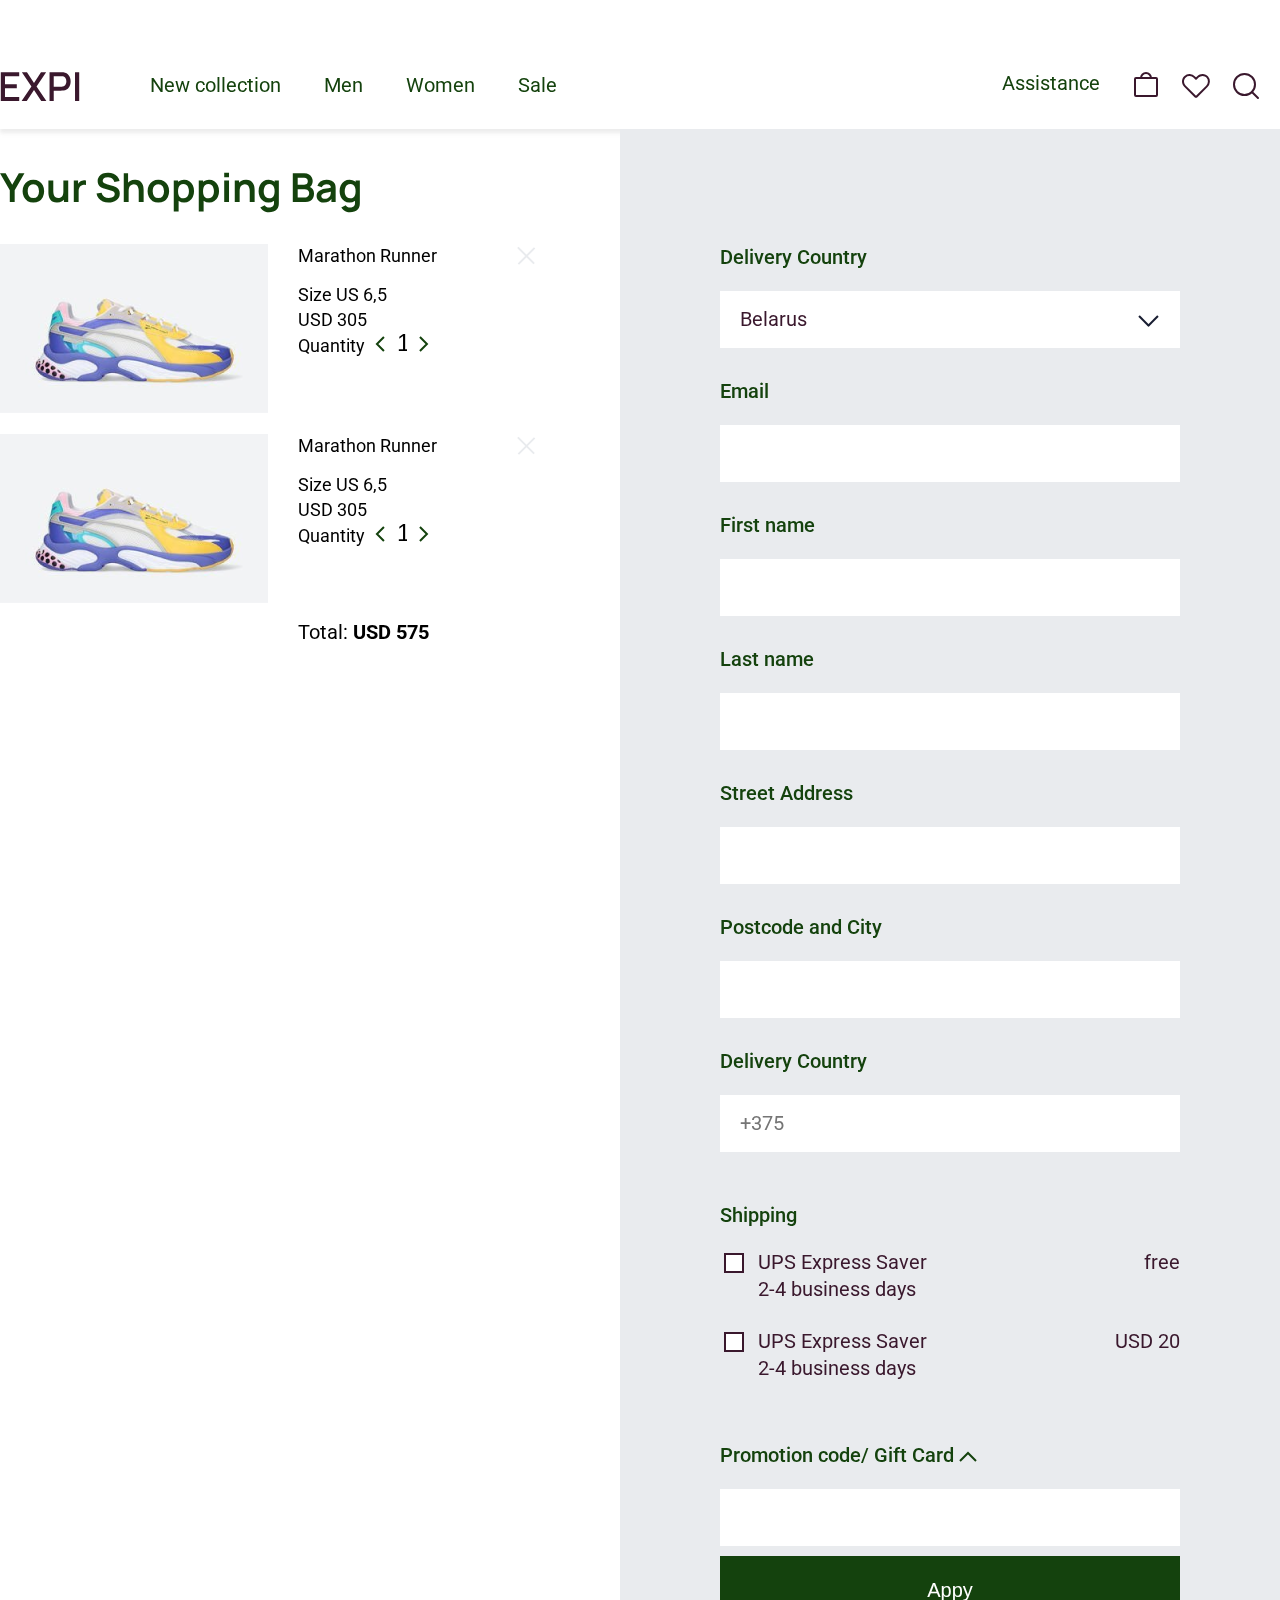
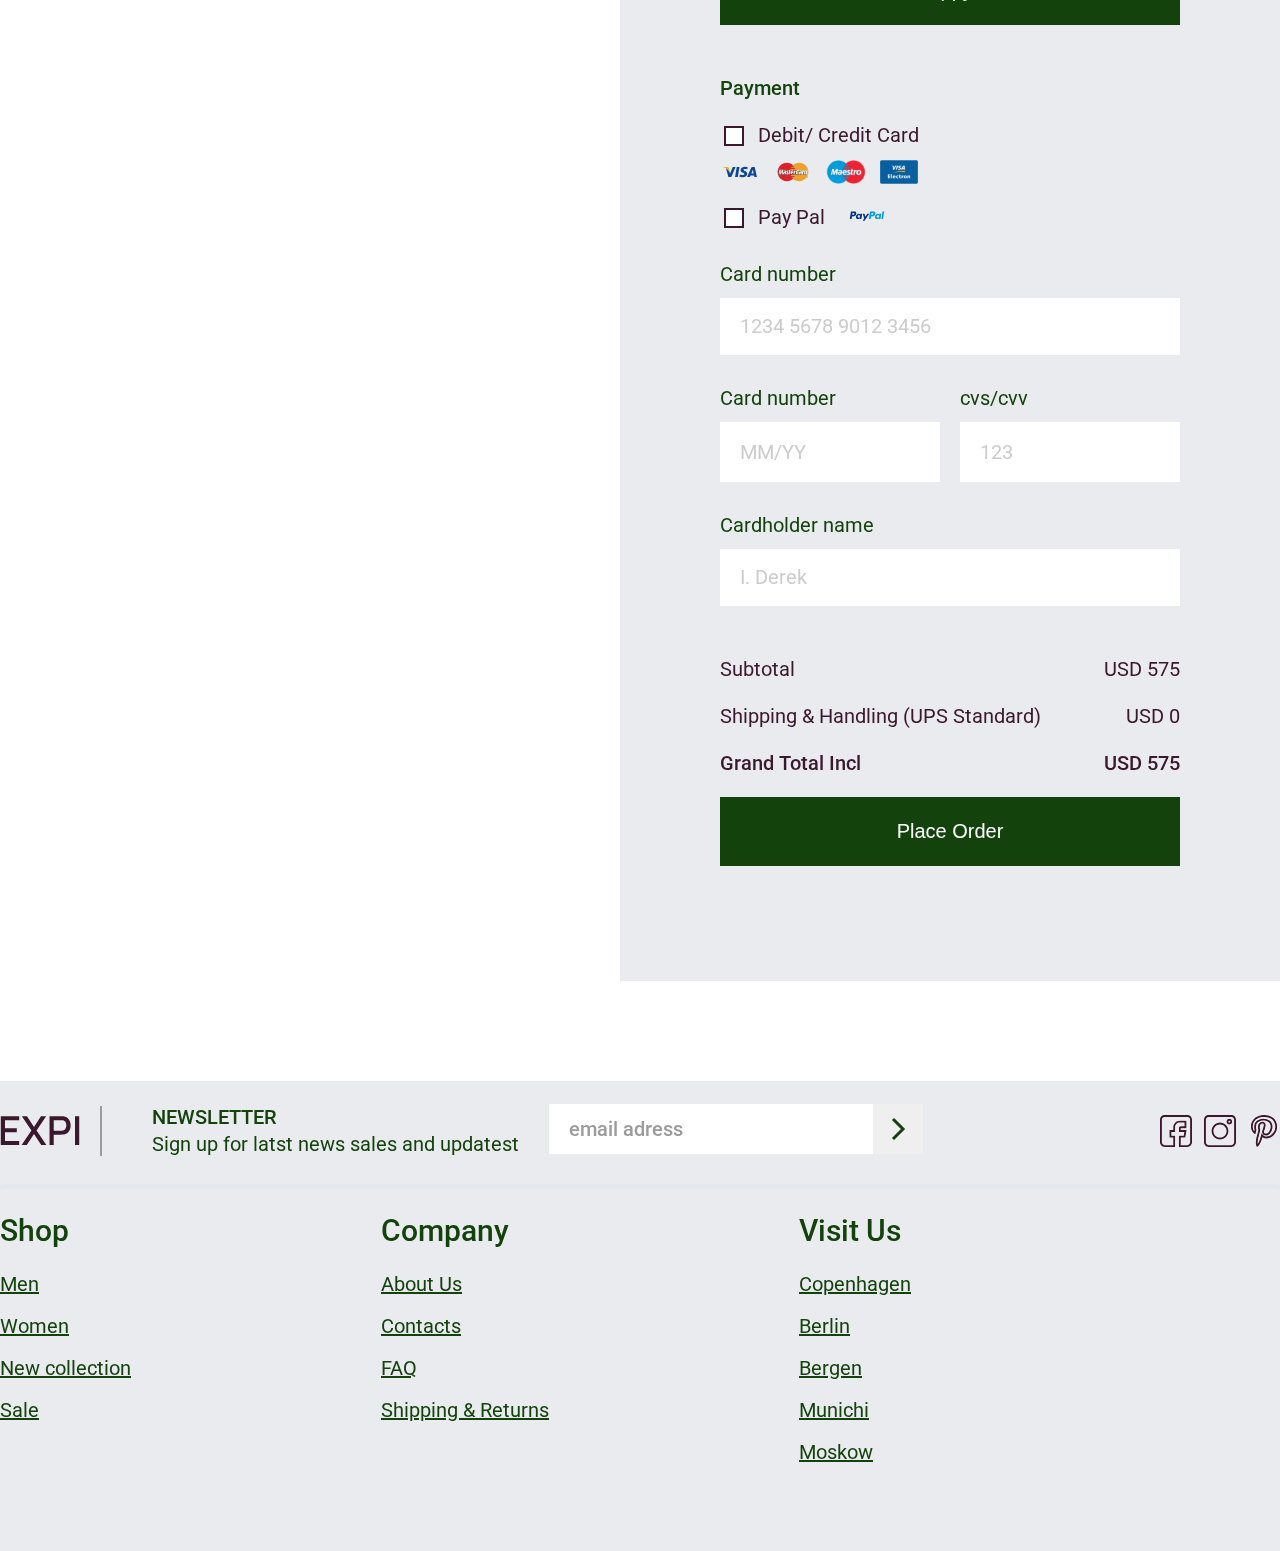
==== commit bf790c7a: "work in progress" ====
--- a/bag.html
+++ b/bag.html
@@ -177,10 +177,10 @@
 					<div class="bag-title">Your Shopping Bag</div>
 					<div class="bag-product">
 						<div class="bag-product-content">
-							<img src="./assets/img/bag-product.png" alt="bag-product">
+							<a href="#!"><img src="./assets/img/bag-product.png" alt="bag-product"></a>
 							<div class="bag-product-right">
 								<div class="runner-and-cross">
-									<div class="runner">Marathon Runner</div>
+									<a href="#!" class="runner">Marathon Runner</a>
 									<div class="cross"></div>
 								</div>
 								<div class="size">Size US 6,5<br>USD 305</div>
@@ -201,10 +201,10 @@
 							</div>
 						</div>
 						<div class="bag-product-content">
-							<img src="./assets/img/bag-product.png" alt="bag-product">
+							<a href="#!"><img src="./assets/img/bag-product.png" alt="bag-product"></a>
 							<div class="bag-product-right">
 								<div class="runner-and-cross">
-									<div class="runner">Marathon Runner</div>
+									<a href="#!" class="runner">Marathon Runner</a>
 									<div class="cross"></div>
 								</div>
 								<div class="size">Size US 6,5<br>USD 305</div>
@@ -305,13 +305,13 @@
 								</li>
 								<img src="./assets/img/paypal.svg" alt="paypal">
 							</div>
-							<form class="form-card" name=forma>
+							<form class="form-card">
 								<div class="form-text">Card number</div>
-								<input type="text" name=mytext maxlength="19" placeholder="1234 5678 9012 3456">
+								<input id="cards-number" type="text"maxlength="19" placeholder="1234 5678 9012 3456">
 								<div class="number-card">
 									<div class="card-block">
 										<div class="form-text">Card number</div>
-										<input type="text" maxlength="4" placeholder="MM/YY">
+										<input id="month" type="text" maxlength="5" placeholder="MM/YY">
 									</div>
 									<div class="card-block">
 										<div class="form-text">cvs/cvv</div>
@@ -344,29 +344,32 @@
 	<footer>
 		<div class="wrapper">
 			<div class="footer-top">
-				<div class="footer-logo"><a href="#!"><svg width="80" height="29" viewBox="0 0 80 29" fill="none"
-							xmlns="http://www.w3.org/2000/svg">
-							<path
-								d="M0.8 29H19.2V25.06H4.98V16.16H16.8V12.22H4.98V4.14H19.2V0.199999H0.8V29ZM21.6031 29H26.7431L34.0031 17.98L41.2431 29H46.3631L36.5631 14.42L46.1231 0.199999H40.9831L34.0031 10.88L26.9831 0.199999H21.8631L31.4231 14.42L21.6031 29ZM49.55 29H53.73V18.66H61.19C61.4567 18.66 61.7967 18.6467 62.21 18.62C62.6367 18.5933 63.0367 18.5533 63.41 18.5C65.81 18.1133 67.61 17.0867 68.81 15.42C70.0233 13.7533 70.63 11.7533 70.63 9.42C70.63 7.08667 70.03 5.08667 68.83 3.42C67.63 1.75333 65.8233 0.733332 63.41 0.359999C63.0367 0.293333 62.6433 0.253332 62.23 0.239998C61.8167 0.213332 61.47 0.199999 61.19 0.199999H49.55V29ZM53.73 14.7V4.14H61.03C61.2967 4.14 61.59 4.15333 61.91 4.18C62.2433 4.20667 62.5567 4.26 62.85 4.34C64.13 4.63333 65.0367 5.28666 65.57 6.3C66.1033 7.31333 66.37 8.35333 66.37 9.42C66.37 10.4733 66.1033 11.5133 65.57 12.54C65.0367 13.5533 64.13 14.2133 62.85 14.52C62.5567 14.5867 62.2433 14.6333 61.91 14.66C61.59 14.6867 61.2967 14.7 61.03 14.7H53.73ZM75.0281 29H79.2081V0.199999H75.0281V29Z"
-								fill="#3A182D" />
-						</svg>
-					</a>
-					<div class="line"></div>
-				</div>
-				<div class="footer-form">
-					<div class="footer-form-text">
-						<span>NEWSLETTER</span>
-						<p>Sign up for latst news sales and updatest</p>
-					</div>
-					<form>
-						<input type="text" placeholder="EMAIL ADRESS">
-						<button><svg width="15" height="24" viewBox="0 0 15 24" fill="none"
+				<div class="footer-left">
+					<div class="footer-logo"><a href="#!"><svg width="80" height="29" viewBox="0 0 80 29" fill="none"
 								xmlns="http://www.w3.org/2000/svg">
-								<path d="M2 2L12 12L2 22" stroke="#14420D" stroke-width="3" />
+								<path
+									d="M0.8 29H19.2V25.06H4.98V16.16H16.8V12.22H4.98V4.14H19.2V0.199999H0.8V29ZM21.6031 29H26.7431L34.0031 17.98L41.2431 29H46.3631L36.5631 14.42L46.1231 0.199999H40.9831L34.0031 10.88L26.9831 0.199999H21.8631L31.4231 14.42L21.6031 29ZM49.55 29H53.73V18.66H61.19C61.4567 18.66 61.7967 18.6467 62.21 18.62C62.6367 18.5933 63.0367 18.5533 63.41 18.5C65.81 18.1133 67.61 17.0867 68.81 15.42C70.0233 13.7533 70.63 11.7533 70.63 9.42C70.63 7.08667 70.03 5.08667 68.83 3.42C67.63 1.75333 65.8233 0.733332 63.41 0.359999C63.0367 0.293333 62.6433 0.253332 62.23 0.239998C61.8167 0.213332 61.47 0.199999 61.19 0.199999H49.55V29ZM53.73 14.7V4.14H61.03C61.2967 4.14 61.59 4.15333 61.91 4.18C62.2433 4.20667 62.5567 4.26 62.85 4.34C64.13 4.63333 65.0367 5.28666 65.57 6.3C66.1033 7.31333 66.37 8.35333 66.37 9.42C66.37 10.4733 66.1033 11.5133 65.57 12.54C65.0367 13.5533 64.13 14.2133 62.85 14.52C62.5567 14.5867 62.2433 14.6333 61.91 14.66C61.59 14.6867 61.2967 14.7 61.03 14.7H53.73ZM75.0281 29H79.2081V0.199999H75.0281V29Z"
+									fill="#3A182D" />
 							</svg>
-						</button>
-					</form>
-				</div>
+						</a>
+						<div class="line"></div>
+					</div>
+					<div class="footer-form">
+						<div class="footer-form-text">
+							<span>NEWSLETTER</span>
+							<p>Sign up for latst news sales and updatest</p>
+						</div>
+						<form>
+							<input type="text" placeholder="EMAIL ADRESS">
+							<button>
+								<svg width="15" height="24" viewBox="0 0 15 24" fill="none" xmlns="http://www.w3.org/2000/svg">
+									<path d="M2 2L12 12L2 22" stroke="#14420D" stroke-width="3" />
+								</svg>
+							</button>
+						</form>
+					</div>
+				</div>
+
 				<div class="soc-seti">
 					<div class="seti">
 						<a href="#!"><svg width="32" height="32" viewBox="0 0 32 32" fill="none"
--- a/assets/css/main.css
+++ b/assets/css/main.css
@@ -369,6 +369,14 @@
   text-decoration: underline;
 }
 
+body.none {
+  overflow: hidden;
+}
+
+body.none-filter {
+  overflow: hidden;
+}
+
 .wrapper {
   max-width: 1290px;
   margin: 0 auto;
@@ -432,7 +440,7 @@
   -webkit-box-align: center;
       -ms-flex-align: center;
           align-items: center;
-  height: 124px;
+  padding: 70px 0 27px 0;
 }
 
 header .header-menu .menu .menu-left {
@@ -564,11 +572,11 @@
 
 header .rew .slide-mobile-menu .slider-top .close::before {
   content: "";
-  width: 24px;
+  width: 22px;
   height: 2px;
   background-color: #181d31;
-  top: 37%;
-  right: 0;
+  top: 35%;
+  right: -1px;
   -webkit-transform: rotate(-45deg);
           transform: rotate(-45deg);
   position: absolute;
@@ -581,7 +589,7 @@
   width: 2px;
   height: 22px;
   background-color: #181d31;
-  right: 11px;
+  right: 9px;
   -webkit-transform: rotate(-45deg);
           transform: rotate(-45deg);
   position: absolute;
@@ -686,6 +694,7 @@
   position: absolute;
   right: 0;
   bottom: 0;
+  margin-bottom: 0;
 }
 
 .sneakers .wrapper .sneakers-block .sneakers-right .shop a {
@@ -1022,7 +1031,8 @@
   -webkit-box-align: center;
       -ms-flex-align: center;
           align-items: center;
-  padding-bottom: 60px;
+  margin-bottom: 60px;
+  border: 1px solid #14420d;
 }
 
 .shop .wrapper .collection-block .shop-title .shop-collection {
@@ -1256,7 +1266,7 @@
   padding-bottom: 23px;
 }
 
-footer .wrapper .footer-top .footer-logo {
+footer .wrapper .footer-top .footer-left {
   display: -webkit-box;
   display: -ms-flexbox;
   display: flex;
@@ -1265,10 +1275,87 @@
           align-items: center;
 }
 
-footer .wrapper .footer-top .footer-logo .line {
+footer .wrapper .footer-top .footer-left .footer-logo {
+  display: -webkit-box;
+  display: -ms-flexbox;
+  display: flex;
+  -webkit-box-align: center;
+      -ms-flex-align: center;
+          align-items: center;
+}
+
+footer .wrapper .footer-top .footer-left .footer-logo .line {
   border-right: 2px solid #9b9b9b;
   height: 50px;
   margin-left: 20px;
+}
+
+footer .wrapper .footer-top .footer-left .footer-form {
+  display: -webkit-box;
+  display: -ms-flexbox;
+  display: flex;
+}
+
+footer .wrapper .footer-top .footer-left .footer-form .footer-form-text {
+  margin-left: 50px;
+}
+
+footer .wrapper .footer-top .footer-left .footer-form .footer-form-text span {
+  font-weight: 500;
+  font-size: 20px;
+  line-height: 135.69%;
+  font-family: 'Roboto', sans-serif;
+  color: #14420d;
+}
+
+footer .wrapper .footer-top .footer-left .footer-form .footer-form-text p {
+  font-weight: 400;
+  font-size: 20px;
+  line-height: 27px;
+  font-family: 'Roboto', sans-serif;
+  color: #14420d;
+}
+
+footer .wrapper .footer-top .footer-left .footer-form form {
+  position: relative;
+  margin-left: 30px;
+  height: 50px;
+}
+
+footer .wrapper .footer-top .footer-left .footer-form form input {
+  font-weight: 500;
+  font-size: 20px;
+  line-height: 135.69%;
+  -webkit-box-align: center;
+      -ms-flex-align: center;
+          align-items: center;
+  text-transform: lowercase;
+  font-family: 'Roboto', sans-serif;
+  padding: 12px 100px 11px 20px;
+}
+
+footer .wrapper .footer-top .footer-left .footer-form form input::-webkit-input-placeholder {
+  color: #9B9B9B;
+}
+
+footer .wrapper .footer-top .footer-left .footer-form form input:-ms-input-placeholder {
+  color: #9B9B9B;
+}
+
+footer .wrapper .footer-top .footer-left .footer-form form input::-ms-input-placeholder {
+  color: #9B9B9B;
+}
+
+footer .wrapper .footer-top .footer-left .footer-form form input::placeholder {
+  color: #9B9B9B;
+}
+
+footer .wrapper .footer-top .footer-left .footer-form form button {
+  cursor: pointer;
+  width: 50px;
+  height: 50px;
+  position: absolute;
+  right: 0;
 }
 
 footer .wrapper .footer-top ul {
@@ -1295,50 +1382,6 @@
   color: #000000;
 }
 
-footer .wrapper .footer-top .footer-form {
-  display: -webkit-box;
-  display: -ms-flexbox;
-  display: flex;
-}
-
-footer .wrapper .footer-top .footer-form .footer-form-text span {
-  font-weight: 500;
-  font-size: 20px;
-  line-height: 135.69%;
-}
-
-footer .wrapper .footer-top .footer-form .footer-form-text p {
-  font-weight: 400;
-  font-size: 20px;
-  line-height: 27px;
-}
-
-footer .wrapper .footer-top .footer-form form {
-  position: relative;
-  margin-left: 30px;
-}
-
-footer .wrapper .footer-top .footer-form form input {
-  font-weight: 500;
-  font-size: 20px;
-  line-height: 135.69%;
-  -webkit-box-align: center;
-      -ms-flex-align: center;
-          align-items: center;
-  text-transform: lowercase;
-  color: #000;
-  font-family: 'Roboto', sans-serif;
-  padding: 12px 215px 12px 20px;
-}
-
-footer .wrapper .footer-top .footer-form form button {
-  cursor: pointer;
-  width: 50px;
-  height: 51px;
-  position: absolute;
-  right: 0;
-}
-
 footer .wrapper .footer-top .soc-seti {
   display: -webkit-box;
   display: -ms-flexbox;
@@ -1367,6 +1410,7 @@
   font-size: 30px;
   line-height: 135.69%;
   margin-bottom: 20px;
+  color: #14420d;
 }
 
 footer .wrapper .footer-bottom ul:not(:last-child) {
@@ -1382,6 +1426,8 @@
   font-weight: 400;
   font-size: 20px;
   line-height: 27px;
+  color: #14420d;
+  font-family: 'Roboto', sans-serif;
   -webkit-transition: all 300ms ease;
   transition: all 300ms ease;
 }
@@ -1487,7 +1533,7 @@
   cursor: pointer;
   position: relative;
   z-index: 400;
-  padding: 11px 15px 16px 15px;
+  padding: 11px 40px 16px 15px;
   font-weight: 400;
   font-size: 20px;
   line-height: 135.69%;
@@ -1496,8 +1542,60 @@
   font-family: 'Roboto', sans-serif;
 }
 
-.sorting-panel .wrapper .menu .menu-left .click .click-menu:not(:last-child) {
-  margin-right: 40px;
+.sorting-panel .wrapper .menu .menu-left .click .click-menu.active span::before {
+  content: "";
+  width: 12px;
+  height: 2px;
+  background-color: #181d31;
+  top: 48%;
+  right: 18px;
+  -webkit-transform: rotate(45deg);
+          transform: rotate(45deg);
+  position: absolute;
+  -webkit-transition: all 300ms ease;
+  transition: all 300ms ease;
+}
+
+.sorting-panel .wrapper .menu .menu-left .click .click-menu.active span::after {
+  content: "";
+  width: 2px;
+  height: 11px;
+  top: 39%;
+  background-color: #181d31;
+  right: 30px;
+  -webkit-transform: rotate(45deg);
+          transform: rotate(45deg);
+  position: absolute;
+  -webkit-transition: all 300ms ease;
+  transition: all 300ms ease;
+}
+
+.sorting-panel .wrapper .menu .menu-left .click .click-menu span::before {
+  content: "";
+  width: 12px;
+  height: 2px;
+  background-color: #181d31;
+  top: 47%;
+  right: 18px;
+  -webkit-transform: rotate(-45deg);
+          transform: rotate(-45deg);
+  position: absolute;
+  -webkit-transition: all 300ms ease;
+  transition: all 300ms ease;
+}
+
+.sorting-panel .wrapper .menu .menu-left .click .click-menu span::after {
+  content: "";
+  width: 2px;
+  height: 11px;
+  top: 39%;
+  background-color: #181d31;
+  right: 30px;
+  -webkit-transform: rotate(-45deg);
+          transform: rotate(-45deg);
+  position: absolute;
+  -webkit-transition: all 300ms ease;
+  transition: all 300ms ease;
 }
 
 .sorting-panel .wrapper .menu .menu-left .click .click-menu.active {
@@ -1511,7 +1609,7 @@
 .sorting-panel .wrapper .menu .menu-left .click .click-menu.active::before {
   content: "";
   width: 2px;
-  height: 5px;
+  height: 8px;
   background-color: #000000;
   position: absolute;
   top: 48px;
@@ -1519,7 +1617,7 @@
 }
 
 .sorting-panel .wrapper .menu .menu-left .click .click-menu.active::after {
-  content: '';
+  content: "";
   width: 2px;
   height: 5px;
   background-color: #000000;
@@ -1538,7 +1636,7 @@
   overflow: hidden;
   position: absolute;
   width: 300px;
-  margin-top: 14px;
+  margin-top: -2px;
   z-index: 100;
   padding: 0 25px;
   z-index: 200;
@@ -1578,13 +1676,12 @@
   position: absolute;
   -webkit-transition: all 0.2s ease;
   transition: all 0.2s ease;
-  left: 5px;
+  left: 6px;
   top: 6px;
-  width: 18px;
+  width: 16px;
   height: 10px;
-  border-radius: 1px;
-  border-left: 2px solid #e145a3;
-  border-bottom: 2px solid #e145a3;
+  border-left: 2px solid #3A182D;
+  border-bottom: 2px solid #3A182D;
   -webkit-transform: rotate(-45deg);
           transform: rotate(-45deg);
 }
@@ -1607,13 +1704,12 @@
   position: absolute;
   -webkit-transition: all 0.2s ease;
   transition: all 0.2s ease;
-  left: 5px;
+  left: 6px;
   top: 6px;
-  width: 18px;
+  width: 16px;
   height: 10px;
-  border-radius: 1px;
-  border-left: 2px solid #e145a3;
-  border-bottom: 2px solid #e145a3;
+  border-left: 2px solid #3A182D;
+  border-bottom: 2px solid #3A182D;
   -webkit-transform: rotate(-45deg);
           transform: rotate(-45deg);
 }
@@ -1664,7 +1760,7 @@
   line-height: 135.69%;
   font-family: 'Roboto', sans-serif;
   text-transform: uppercase;
-  color: #14420D;
+  color: #14420d;
 }
 
 .rew .top-mobile .menu:hover {
@@ -1711,7 +1807,7 @@
 .rew .open-slide-menu .slider-top .closes::after {
   content: "";
   width: 2px;
-  height: 24px;
+  height: 23px;
   background-color: #181d31;
   top: -10px;
   right: 11px;
@@ -1733,7 +1829,6 @@
   cursor: pointer;
   position: relative;
   z-index: 400;
-  padding: 11px 15px 16px 15px;
   font-weight: 400;
   font-size: 20px;
   line-height: 135.69%;
@@ -1744,6 +1839,68 @@
 
 .rew .open-slide-menu .block-mobile .menu-left .click .click-menu:not(:last-child) {
   margin-right: 40px;
+}
+
+.rew .open-slide-menu .block-mobile .menu-left .click .click-menu.active span {
+  margin-left: 15px;
+}
+
+.rew .open-slide-menu .block-mobile .menu-left .click .click-menu.active span::before {
+  content: "";
+  width: 11px;
+  height: 2px;
+  background-color: #181d31;
+  top: 48%;
+  -webkit-transform: rotate(-45deg);
+          transform: rotate(-45deg);
+  position: absolute;
+  -webkit-transition: all 300ms ease;
+  transition: all 300ms ease;
+}
+
+.rew .open-slide-menu .block-mobile .menu-left .click .click-menu.active span::after {
+  content: "";
+  width: 2px;
+  height: 11px;
+  top: 29%;
+  margin-left: 11px;
+  background-color: #181d31;
+  -webkit-transform: rotate(-45deg);
+          transform: rotate(-45deg);
+  position: absolute;
+  -webkit-transition: all 300ms ease;
+  transition: all 300ms ease;
+}
+
+.rew .open-slide-menu .block-mobile .menu-left .click .click-menu span {
+  margin-left: 15px;
+}
+
+.rew .open-slide-menu .block-mobile .menu-left .click .click-menu span::before {
+  content: "";
+  width: 11px;
+  height: 2px;
+  background-color: #181d31;
+  top: 48%;
+  -webkit-transform: rotate(45deg);
+          transform: rotate(45deg);
+  position: absolute;
+  -webkit-transition: all 300ms ease;
+  transition: all 300ms ease;
+}
+
+.rew .open-slide-menu .block-mobile .menu-left .click .click-menu span::after {
+  content: "";
+  width: 2px;
+  height: 11px;
+  top: 28%;
+  margin-left: 11px;
+  background-color: #181d31;
+  -webkit-transform: rotate(45deg);
+          transform: rotate(45deg);
+  position: absolute;
+  -webkit-transition: all 300ms ease;
+  transition: all 300ms ease;
 }
 
 .rew .open-slide-menu .block-mobile .menu-left .click .menu-checkbox-right.active {
@@ -1787,18 +1944,17 @@
 }
 
 .rew .open-slide-menu .block-mobile .menu-left .click .menu-checkbox .checkbox input:not(:checked) + label:after {
+  content: "";
   opacity: 0;
-  content: "";
   position: absolute;
   -webkit-transition: all 0.2s ease;
   transition: all 0.2s ease;
   left: 5px;
   top: 6px;
-  width: 18px;
+  width: 16px;
   height: 10px;
-  border-radius: 1px;
-  border-left: 2px solid #e145a3;
-  border-bottom: 2px solid #e145a3;
+  border-left: 2px solid #3A182D;
+  border-bottom: 2px solid #3A182D;
   -webkit-transform: rotate(-45deg);
           transform: rotate(-45deg);
 }
@@ -1811,7 +1967,7 @@
   top: 0px;
   width: 28px;
   height: 28px;
-  border: 2px solid #3a182d;
+  border: 2px solid #3A182D;
   background-color: #ffffff;
 }
 
@@ -1823,11 +1979,10 @@
   transition: all 0.2s ease;
   left: 5px;
   top: 6px;
-  width: 18px;
+  width: 16px;
   height: 10px;
-  border-radius: 1px;
-  border-left: 2px solid #e145a3;
-  border-bottom: 2px solid #e145a3;
+  border-left: 2px solid #3A182D;
+  border-bottom: 2px solid #3A182D;
   -webkit-transform: rotate(-45deg);
           transform: rotate(-45deg);
 }
@@ -1853,7 +2008,7 @@
   font-size: 20px;
   line-height: 135.69%;
   font-family: 'Roboto', sans-serif;
-  color: #14420D;
+  color: #14420d;
 }
 
 .rew .open-slide-menu .block-mobile ul li a:hover {
@@ -1959,10 +2114,10 @@
 }
 
 .catalog-vertical-card .wrapper .catalog-general .catalog-left .images-catalog {
-  padding-right: 40px;
-}
-
-.catalog-vertical-card .wrapper .catalog-general .catalog-left .images-catalog img {
+  margin-right: 40px;
+}
+
+.catalog-vertical-card .wrapper .catalog-general .catalog-left .images-catalog a img {
   width: 300px;
   height: 350px;
   -o-object-fit: cover;
@@ -1977,6 +2132,8 @@
   line-height: 135.69%;
   color: #14420d;
   font-family: 'Roboto', sans-serif;
+  -webkit-transition: all 300ms ease;
+  transition: all 300ms ease;
   padding-bottom: 20px;
 }
 
@@ -1993,10 +2150,15 @@
 .catalog-vertical-card .wrapper .catalog-general .catalog-left .description .black {
   font-weight: 400;
   font-size: 20px;
-  line-height: 40px;
+  line-height: 31px;
   color: #3a182d;
   font-family: 'Roboto', sans-serif;
   width: 320px;
+}
+
+.catalog-vertical-card .wrapper .catalog-general .catalog-left .description .black .black-top {
+  line-height: 27px;
+  margin-bottom: 20px;
 }
 
 .catalog-vertical-card .wrapper .catalog-general .catalog-right {
@@ -2020,6 +2182,7 @@
   font-size: 30px;
   line-height: 135.69%;
   color: #eb5757;
+  text-decoration: line-through;
   font-family: 'Roboto', sans-serif;
 }
 
@@ -2175,6 +2338,34 @@
   color: #000;
 }
 
+.orders .wrapper .order .order-right .quantity input::-webkit-input-placeholder {
+  font-weight: 400;
+  font-size: 24px;
+  line-height: 135.69%;
+  color: #000;
+}
+
+.orders .wrapper .order .order-right .quantity input:-ms-input-placeholder {
+  font-weight: 400;
+  font-size: 24px;
+  line-height: 135.69%;
+  color: #000;
+}
+
+.orders .wrapper .order .order-right .quantity input::-ms-input-placeholder {
+  font-weight: 400;
+  font-size: 24px;
+  line-height: 135.69%;
+  color: #000;
+}
+
+.orders .wrapper .order .order-right .quantity input::placeholder {
+  font-weight: 400;
+  font-size: 24px;
+  line-height: 135.69%;
+  color: #000;
+}
+
 .orders .wrapper .order .order-right .quantity span {
   cursor: pointer;
   padding-left: 10px;
@@ -2182,6 +2373,10 @@
 
 .orders .wrapper .order .order-right .quantity span:not(:last-child) {
   padding-right: 10px;
+}
+
+.orders .wrapper .order .order-right .quantity span svg {
+  margin-top: -6px;
 }
 
 .orders .wrapper .order .order-right .click .menu-checkbox {
@@ -2300,7 +2495,7 @@
   margin-bottom: 20px;
 }
 
-.bag .wrapper .bag-content .bag-content-left .bag-product .bag-product-content img {
+.bag .wrapper .bag-content .bag-content-left .bag-product .bag-product-content a img {
   width: 268px;
   height: 170px;
   -o-object-fit: cover;
@@ -2334,7 +2529,7 @@
   line-height: 135.69%;
   color: #000;
   font-family: 'Roboto', sans-serif;
-  padding-bottom: 15px;
+  margin-bottom: 15px;
 }
 
 .bag .wrapper .bag-content .bag-content-left .bag-product-right .runner-and-cross .cross {
@@ -2385,7 +2580,7 @@
       -ms-flex-align: center;
           align-items: center;
   font-weight: 400;
-  font-size: 20px;
+  font-size: 18px;
   line-height: 27px;
   color: #000000;
   font-family: 'Roboto', sans-serif;
@@ -2402,6 +2597,34 @@
   color: #000;
 }
 
+.bag .wrapper .bag-content .bag-content-left .bag-product-right .quantity input::-webkit-input-placeholder {
+  font-weight: 400;
+  font-size: 24px;
+  line-height: 135.69%;
+  color: #000;
+}
+
+.bag .wrapper .bag-content .bag-content-left .bag-product-right .quantity input:-ms-input-placeholder {
+  font-weight: 400;
+  font-size: 24px;
+  line-height: 135.69%;
+  color: #000;
+}
+
+.bag .wrapper .bag-content .bag-content-left .bag-product-right .quantity input::-ms-input-placeholder {
+  font-weight: 400;
+  font-size: 24px;
+  line-height: 135.69%;
+  color: #000;
+}
+
+.bag .wrapper .bag-content .bag-content-left .bag-product-right .quantity input::placeholder {
+  font-weight: 400;
+  font-size: 24px;
+  line-height: 135.69%;
+  color: #000;
+}
+
 .bag .wrapper .bag-content .bag-content-left .bag-product-right .quantity span {
   cursor: pointer;
   padding-left: 10px;
@@ -2409,6 +2632,10 @@
 
 .bag .wrapper .bag-content .bag-content-left .bag-product-right .quantity span:not(:last-child) {
   padding-right: 10px;
+}
+
+.bag .wrapper .bag-content .bag-content-left .bag-product-right .quantity svg {
+  margin-top: -6px;
 }
 
 .bag .wrapper .bag-content .bag-content-left .bag-product-right .total {
@@ -2454,7 +2681,7 @@
   font-weight: 400;
   font-size: 20px;
   line-height: 27px;
-  color: #3A182D;
+  color: #3a182d;
   font-family: 'Roboto', sans-serif;
   margin-bottom: 30px;
 }
@@ -2493,7 +2720,7 @@
   font-weight: 400;
   font-size: 20px;
   line-height: 27px;
-  color: #3A182D;
+  color: #3a182d;
   font-family: 'Roboto', sans-serif;
   -webkit-transition: all 300ms ease;
   transition: all 300ms ease;
@@ -2795,7 +3022,7 @@
 }
 
 .bag .wrapper .bag-content .bag-content-right .payment form input {
-  color: #000;
+  color: #3a182d;
 }
 
 .bag .wrapper .bag-content .bag-content-right .payment form input::-webkit-input-placeholder {
@@ -3095,6 +3322,12 @@
 }
 
 @media (max-width: 768px) {
+  .bag .wrapper .bag-content .bag-content-right form .new-select::before {
+    right: 270px;
+  }
+  .bag .wrapper .bag-content .bag-content-right form .new-select::after {
+    right: 285px;
+  }
   .sorting-panel {
     display: none;
   }
@@ -3102,7 +3335,7 @@
     display: block;
   }
   .rew .open-slide-menu {
-    max-width: 645px;
+    width: 100%;
   }
   .bag .wrapper .bag-content .bag-content-right form .arrow {
     right: 250px;
@@ -3222,6 +3455,8 @@
   header .rew .slide-mobile-menu.active {
     display: block;
     background-color: #e9ebee;
+    width: 100%;
+    height: 100vh;
   }
   .contact {
     margin-bottom: 60px;
@@ -3238,10 +3473,10 @@
   }
   .sneakers .wrapper .sneakers-block .sneakers-right span {
     font-size: 50px;
-    line-height: 85px;
+    line-height: 40px;
   }
   .sneakers .wrapper .sneakers-block .sneakers-right p {
-    font-size: 11px;
+    font-size: 15px;
   }
   .sneakers .wrapper .sneakers-block .sneakers-right .shop a {
     font-size: 18px;
@@ -3294,23 +3529,50 @@
   footer .wrapper .footer-bottom ul:not(:last-child) {
     margin-right: 160px;
   }
-  footer .wrapper .footer-bottom {
-    display: none;
-  }
   footer .stroke {
     display: none;
   }
 }
 
 @media (max-width: 480px) {
+  .orders .wrapper .order .order-right .quantity input {
+    width: 18px;
+  }
+  .bag .wrapper .bag-content .bag-content-left .bag-product-right .quantity span {
+    padding-left: 12px;
+  }
+  .rew .open-slide-menu .block-mobile .menu-left .click .click-menu {
+    font-size: 18px;
+    -webkit-box-pack: start;
+        -ms-flex-pack: start;
+            justify-content: flex-start;
+  }
+  .bag .wrapper .bag-content .bag-content-right form .new-select::after {
+    right: 26px;
+  }
+  .bag .wrapper .bag-content .bag-content-right form .new-select::before {
+    right: 10px;
+  }
+  .bag .wrapper .bag-content .bag-content-left .bag-product .bag-product-content a img {
+    height: 120px;
+  }
+  .rew .open-slide-menu .block-mobile .menu-left .click .click-menu:not(:last-child) {
+    margin-right: 0;
+  }
   .btn button {
     width: 100%;
   }
   .rew .open-slide-menu.active {
-    top: 200px;
+    top: 0;
   }
   .rew .open-slide-menu .block-mobile ul li {
-    margin-bottom: 22px;
+    margin-bottom: 0;
+  }
+  .rew .open-slide-menu .block-mobile .menu-left .click .click-menu {
+    padding: 0;
+  }
+  .rew .open-slide-menu .block-mobile .menu-left .click .menu-checkbox.active {
+    padding: 0;
   }
   .orders .wrapper .order .order-right .click .menu-checkbox {
     -webkit-box-pack: start;
@@ -3334,7 +3596,10 @@
     width: 100%;
   }
   .bag .wrapper .bag-content .bag-content-right .payment .form-card .number-card .card-block input {
-    width: 168px;
+    width: 100%;
+  }
+  .bag .wrapper .bag-content .bag-content-right .payment .form-card .number-card .card-block:not(:last-child) {
+    padding-right: 0;
   }
   .bag .wrapper .bag-content .bag-content-right .shipping-block span {
     width: 100px;
@@ -3354,6 +3619,13 @@
   }
   .bag .wrapper .bag-content .bag-content-right .payment .form-card .number-card {
     width: 100%;
+    display: -webkit-box;
+    display: -ms-flexbox;
+    display: flex;
+    -webkit-box-orient: vertical;
+    -webkit-box-direction: normal;
+        -ms-flex-direction: column;
+            flex-direction: column;
   }
   .bag .wrapper .bag-content .bag-content-left .bag-product-right .runner-and-cross {
     width: 190px;
@@ -3371,7 +3643,13 @@
     width: 100%;
   }
   .orders .wrapper .order {
-    display: block;
+    display: -webkit-box;
+    display: -ms-flexbox;
+    display: flex;
+    -webkit-box-orient: vertical;
+    -webkit-box-direction: reverse;
+        -ms-flex-direction: column-reverse;
+            flex-direction: column-reverse;
   }
   .orders .wrapper .order .order-left .photo img {
     height: 285px;
@@ -3409,20 +3687,18 @@
     display: none;
   }
   .product .wrapper .product-content .product-card {
-    max-width: 355px;
+    width: 170px;
     padding-bottom: 35px;
+    margin-right: 0;
+    margin-left: 0;
+    margin: 0 auto;
   }
   .product .wrapper .product-content .product-card .bag-prise .prise {
     font-size: 25px;
   }
   .product .wrapper .product-content .product-card .product {
-    width: 200px;
+    width: 170px;
     height: 200px;
-  }
-  .product .wrapper .product-content .product-card {
-    max-width: 200px;
-    margin-right: 0;
-    margin-left: 0;
   }
   .product .wrapper .product-content .product-card .product a img {
     width: 200px;
@@ -3438,11 +3714,15 @@
   }
   .catalog-vertical-card .wrapper .catalog-general .catalog-left .images-catalog {
     padding-right: 0;
+    width: 100%;
   }
   .catalog-vertical-card .wrapper .catalog-general .catalog-left .images-catalog img {
     height: 345px;
     width: 353px;
     margin-bottom: 15px;
+  }
+  .catalog-vertical-card .wrapper .catalog-general .catalog-left .images-catalog a img {
+    width: 100%;
   }
   .catalog-vertical-card .wrapper .catalog-general .catalog-right .prises {
     display: -webkit-box;
@@ -3578,39 +3858,82 @@
     margin-bottom: 10px;
   }
   .arrivals .wrapper .arrivals-block .block-arrival .item-card:nth-child(1) {
-    width: 300px;
-    height: 200px;
+    width: 100%;
+    height: 250px;
     margin-bottom: 10px;
+    position: relative;
   }
   .arrivals .wrapper .arrivals-block .block-arrival .item-card:nth-child(1) a {
-    text-align: center;
+    bottom: 10px;
+    left: 10px;
+    position: absolute;
+    color: #14420d;
   }
   .arrivals .wrapper .arrivals-block .block-arrival .item-card:nth-child(2) {
-    height: 200px;
+    width: 100%;
+    background-size: 100%;
     margin-bottom: 10px;
+    position: relative;
   }
   .arrivals .wrapper .arrivals-block .block-arrival .item-card:nth-child(2) a {
     display: -webkit-box;
     display: -ms-flexbox;
     display: flex;
+    position: absolute;
+    bottom: 10px;
+    left: 10px;
+    color: #14420d;
   }
   .arrivals .wrapper .arrivals-block .block-arrival .item-card:nth-child(3) {
     margin-bottom: 10px;
-    height: 200px;
+    width: 100%;
+    background-size: 100%;
     margin-left: 0;
+    position: relative;
+  }
+  .arrivals .wrapper .arrivals-block .block-arrival .item-card:nth-child(3) a {
+    position: absolute;
+    bottom: 10px;
+    left: -10px;
+    background: none;
+    color: #14420d;
   }
   .arrivals .wrapper .arrivals-block .block-arrival .item-card:nth-child(4) {
-    height: 200px;
+    width: 100%;
+    background-size: 100%;
     margin-bottom: 10px;
     margin-right: 0;
+    position: relative;
+  }
+  .arrivals .wrapper .arrivals-block .block-arrival .item-card:nth-child(4) a {
+    position: absolute;
+    bottom: 10px;
+    left: -77px;
+    background: none;
+    color: #14420d;
   }
   .arrivals .wrapper .arrivals-block .block-arrival .item-card:nth-child(5) {
-    height: 200px;
-    width: 300px;
+    width: 100%;
+    height: 250px;
     margin-bottom: 10px;
+    position: relative;
+  }
+  .arrivals .wrapper .arrivals-block .block-arrival .item-card:nth-child(5) a {
+    position: absolute;
+    bottom: 10px;
+    left: 10px;
+    color: #14420d;
   }
   .arrivals .wrapper .arrivals-block .block-arrival .item-card:nth-child(6) {
-    height: 200px;
+    width: 100%;
+    background-size: 100%;
+    position: relative;
+  }
+  .arrivals .wrapper .arrivals-block .block-arrival .item-card:nth-child(6) a {
+    position: absolute;
+    bottom: 10px;
+    left: 10px;
+    color: #14420d;
   }
   .arrivals {
     margin-bottom: 30px;
@@ -3621,12 +3944,16 @@
     margin-bottom: 20px;
   }
   .bestsellers .wrapper .hug .category-slider .slide .product-card {
-    width: 205px;
-    height: 355px;
+    height: 300px;
+    width: 97%;
     margin: 0 auto;
   }
+  .bestsellers .wrapper .hug .category-slider {
+    margin-left: 0;
+    margin-right: 0;
+  }
   .bestsellers .wrapper .hug .category-slider .slide .product-card .product a img {
-    height: 260px;
+    height: 200px;
     padding-bottom: 10px;
   }
   .bestsellers .wrapper .hug .category-slider .slide .product-card .text a {
@@ -3678,17 +4005,22 @@
   }
   .shop .wrapper .collection-block {
     padding-bottom: 30px;
+    border: 0;
   }
   .shop .wrapper .hug .slider .slide .product-card .product a svg {
     right: 15px;
   }
   .shop .wrapper .hug .slider .slide .product-card {
-    width: 205px;
-    height: 355px;
+    height: 300px;
+    width: 97%;
     margin: 0 auto;
   }
+  .shop .wrapper .hug .slider {
+    margin-left: 0;
+    margin-right: 0;
+  }
   .shop .wrapper .hug .slider .slide .product-card .product a img {
-    height: 260px;
+    height: 200px;
     padding-bottom: 10px;
   }
   .shop .wrapper .hug .arrows .next {
@@ -3741,16 +4073,28 @@
   footer .wrapper .footer-top .footer-logo .line {
     display: none;
   }
-  footer .wrapper .footer-bottom {
-    display: none;
-  }
   footer .stroke {
     display: none;
   }
   footer .wrapper .footer-bottom {
     padding: 10px 0 15px 0;
-  }
-  footer .wrapper .footer-top .footer-form {
+    -webkit-box-orient: vertical;
+    -webkit-box-direction: normal;
+        -ms-flex-direction: column;
+            flex-direction: column;
+  }
+  footer .wrapper .footer-bottom .footer-text {
+    font-size: 24px;
+    margin-bottom: 30px;
+  }
+  footer .wrapper .footer-bottom ul li a {
+    font-size: 17px;
+    line-height: 20px;
+  }
+  footer .wrapper .footer-bottom ul:not(:last-child) {
+    margin-bottom: 10px;
+  }
+  footer .wrapper .footer-top .footer-left .footer-form {
     display: none;
   }
 }
